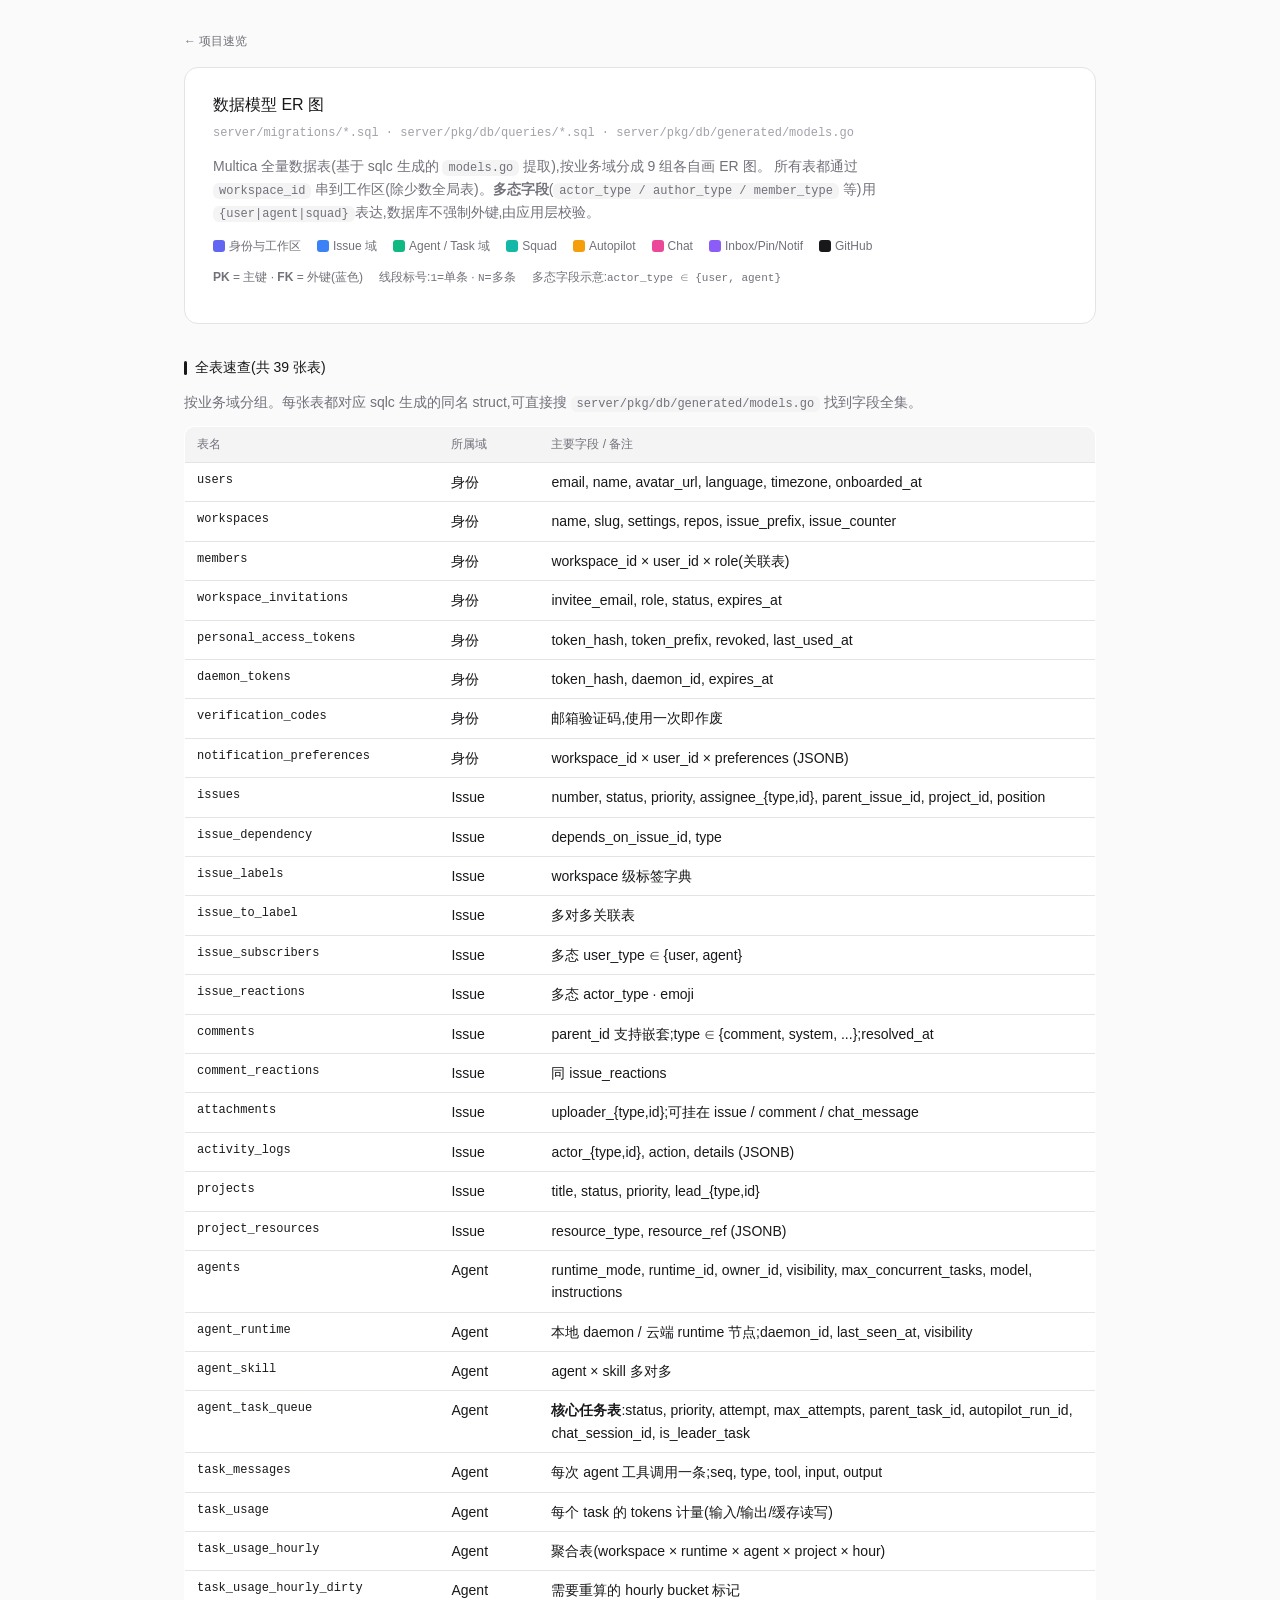
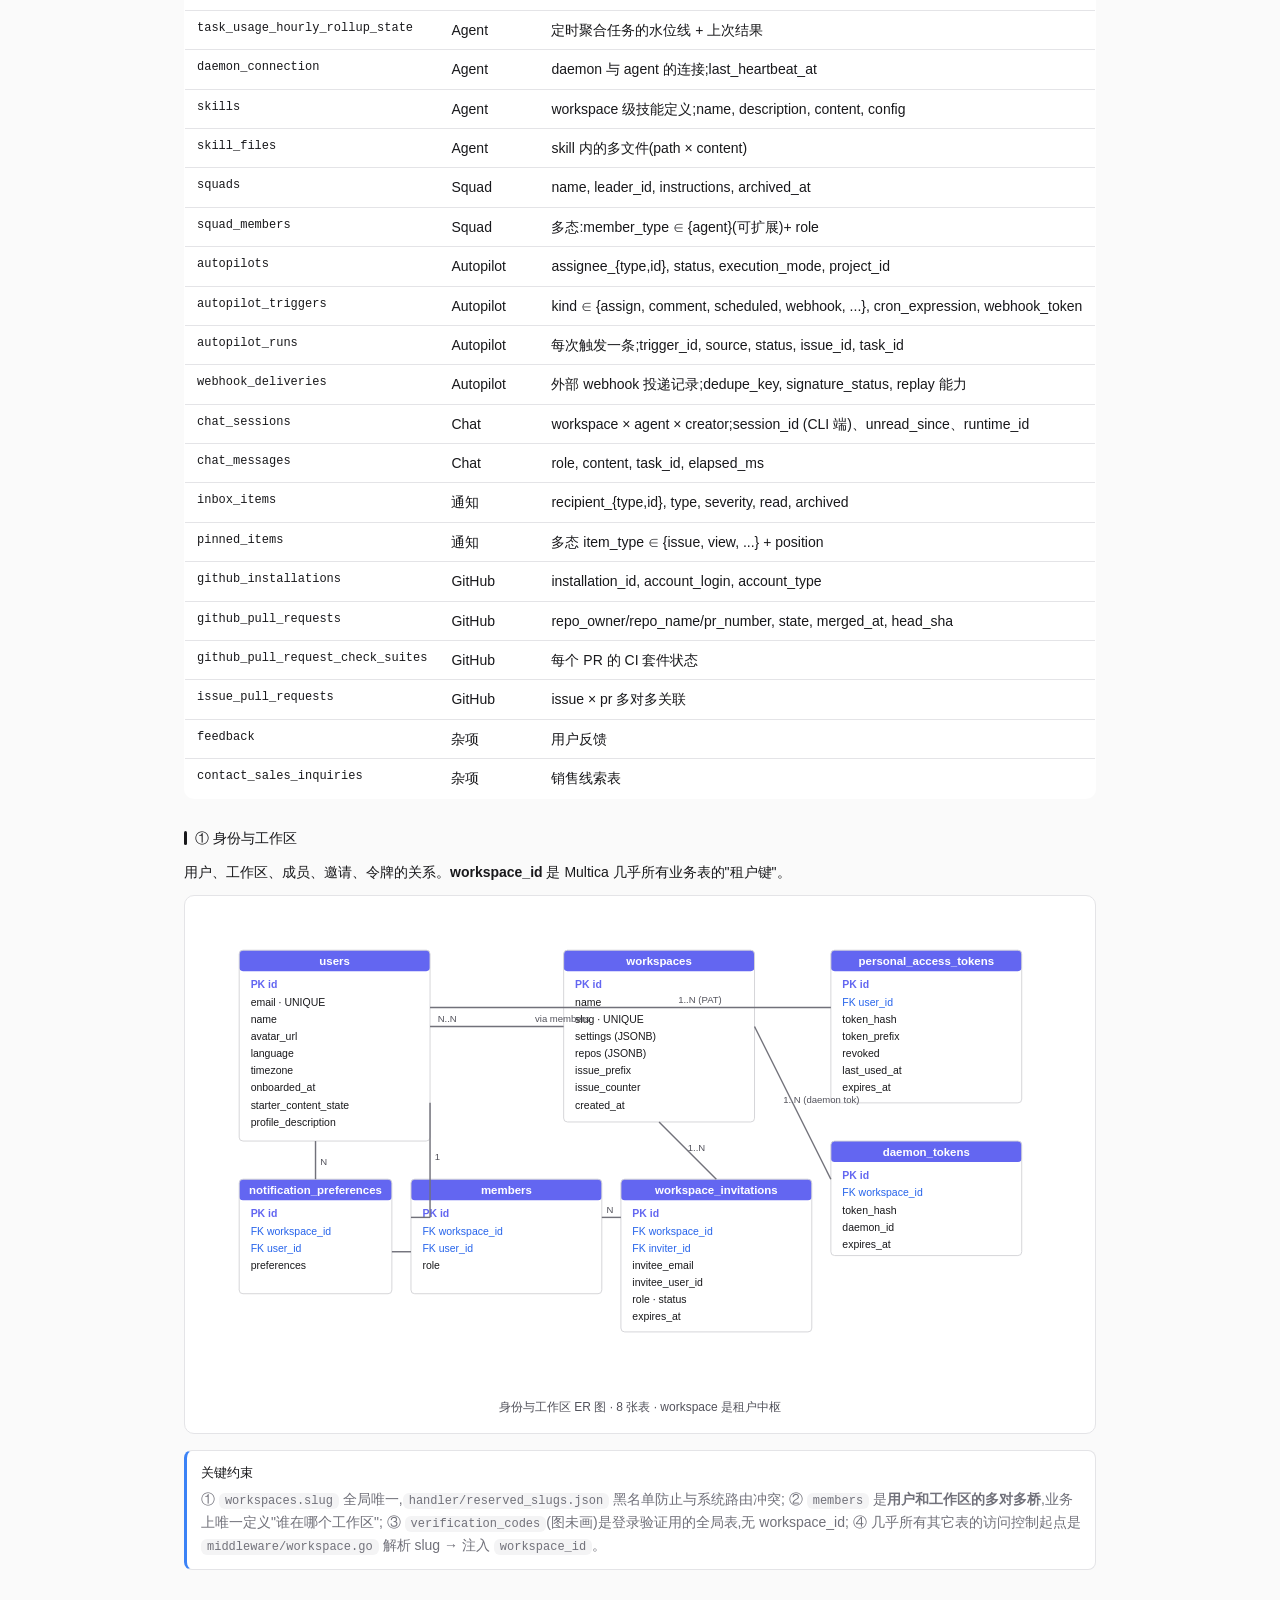
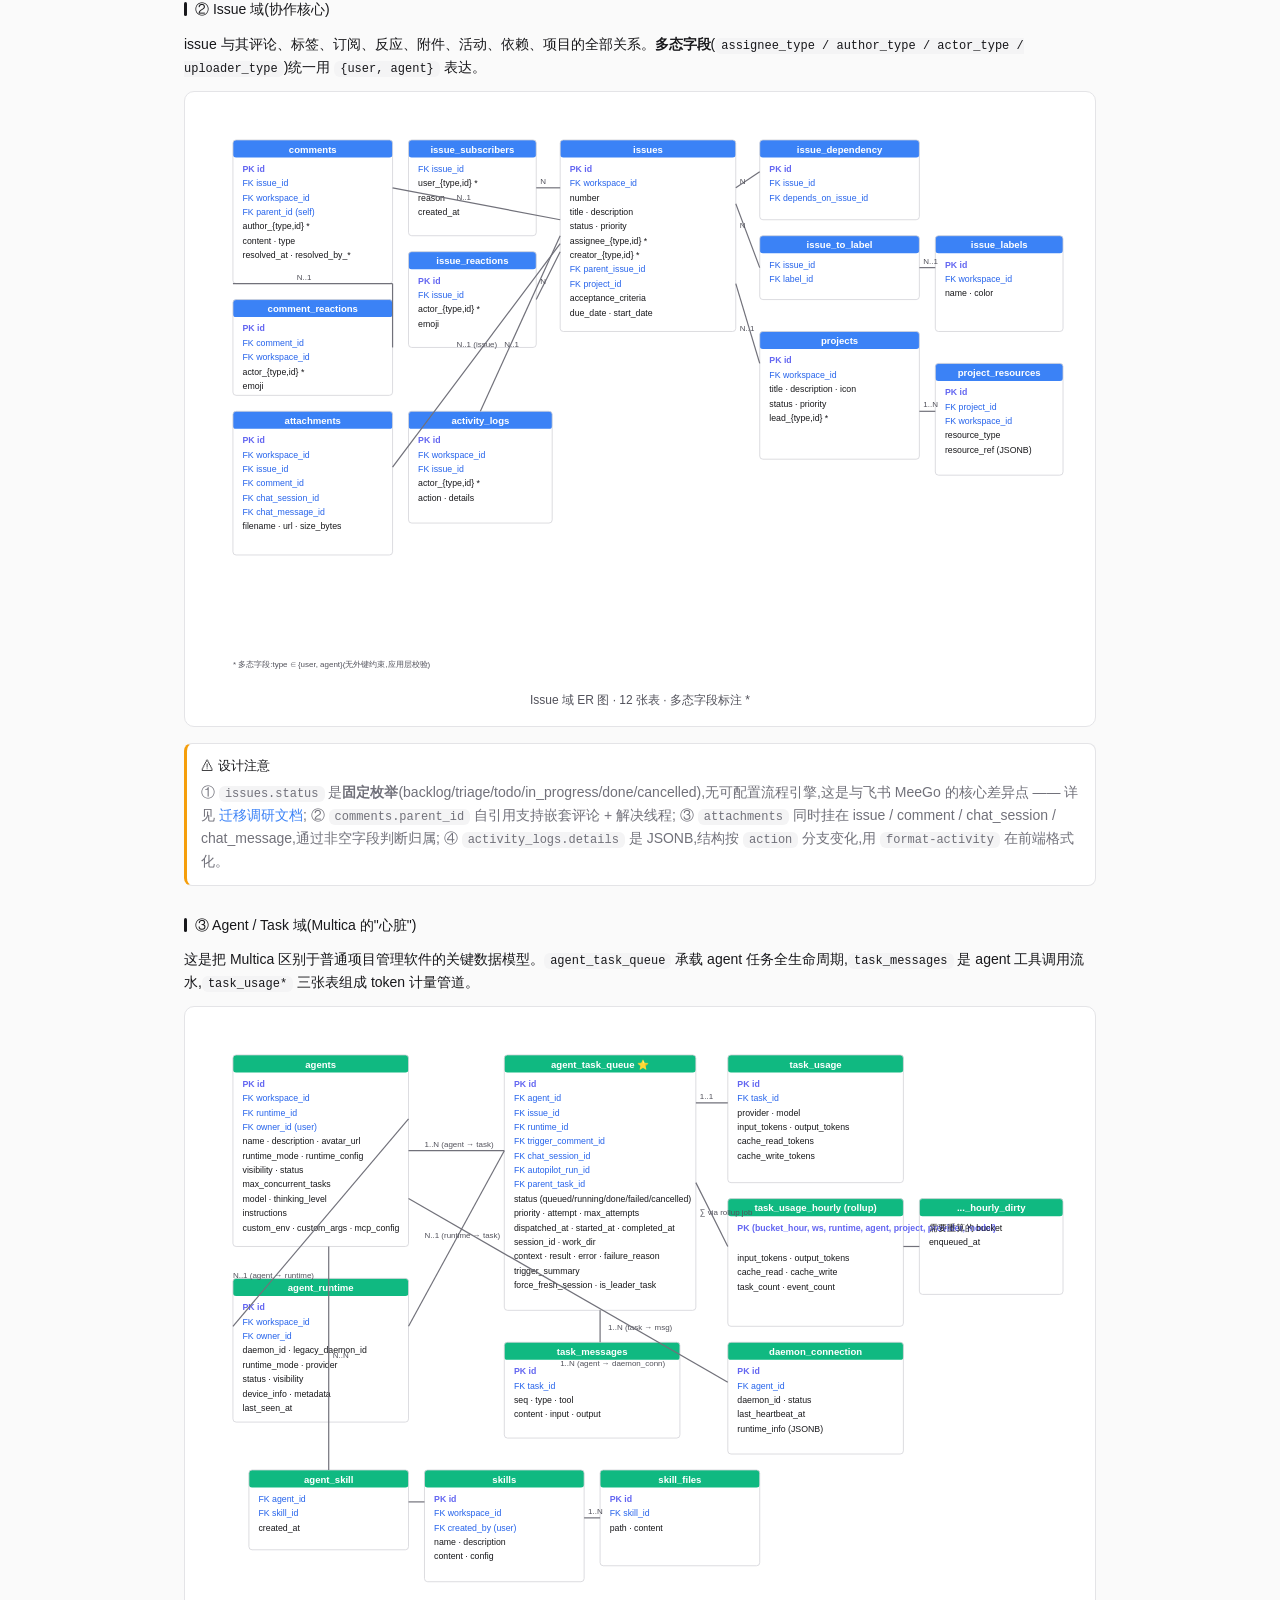
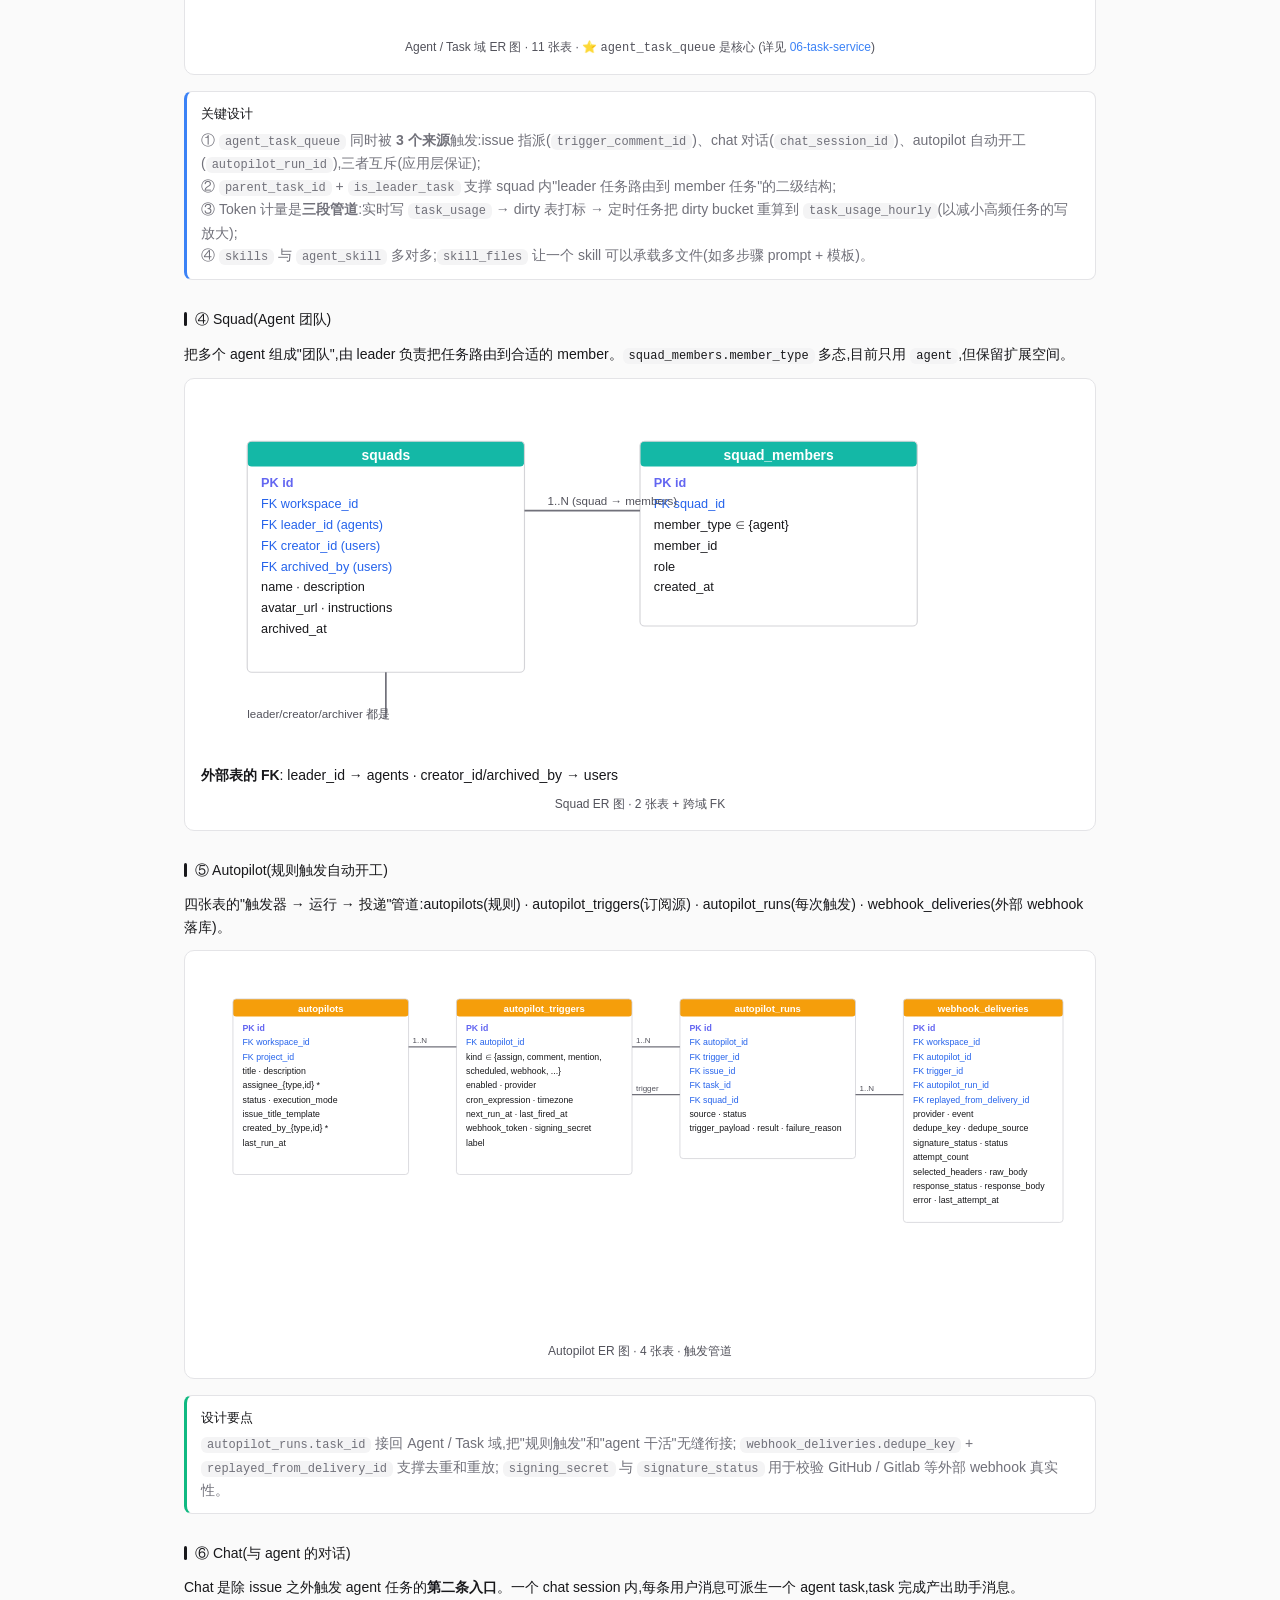
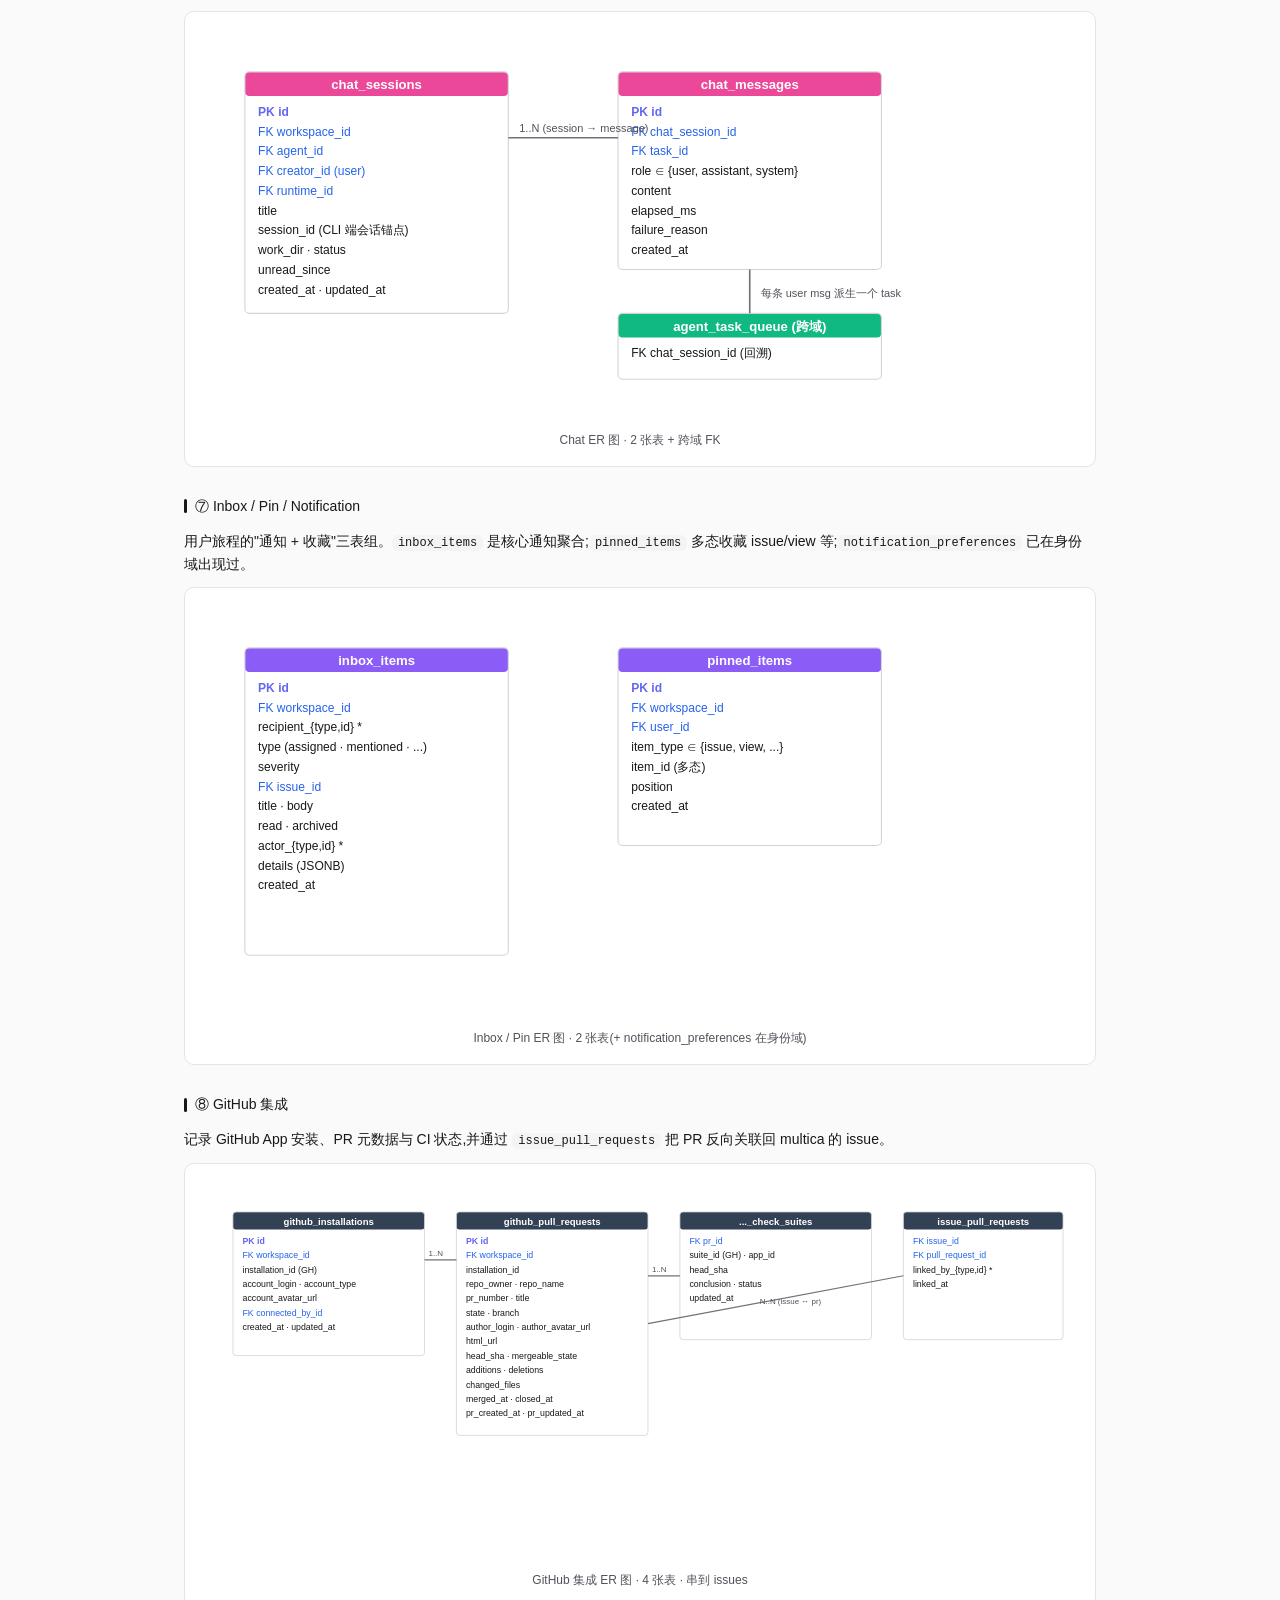
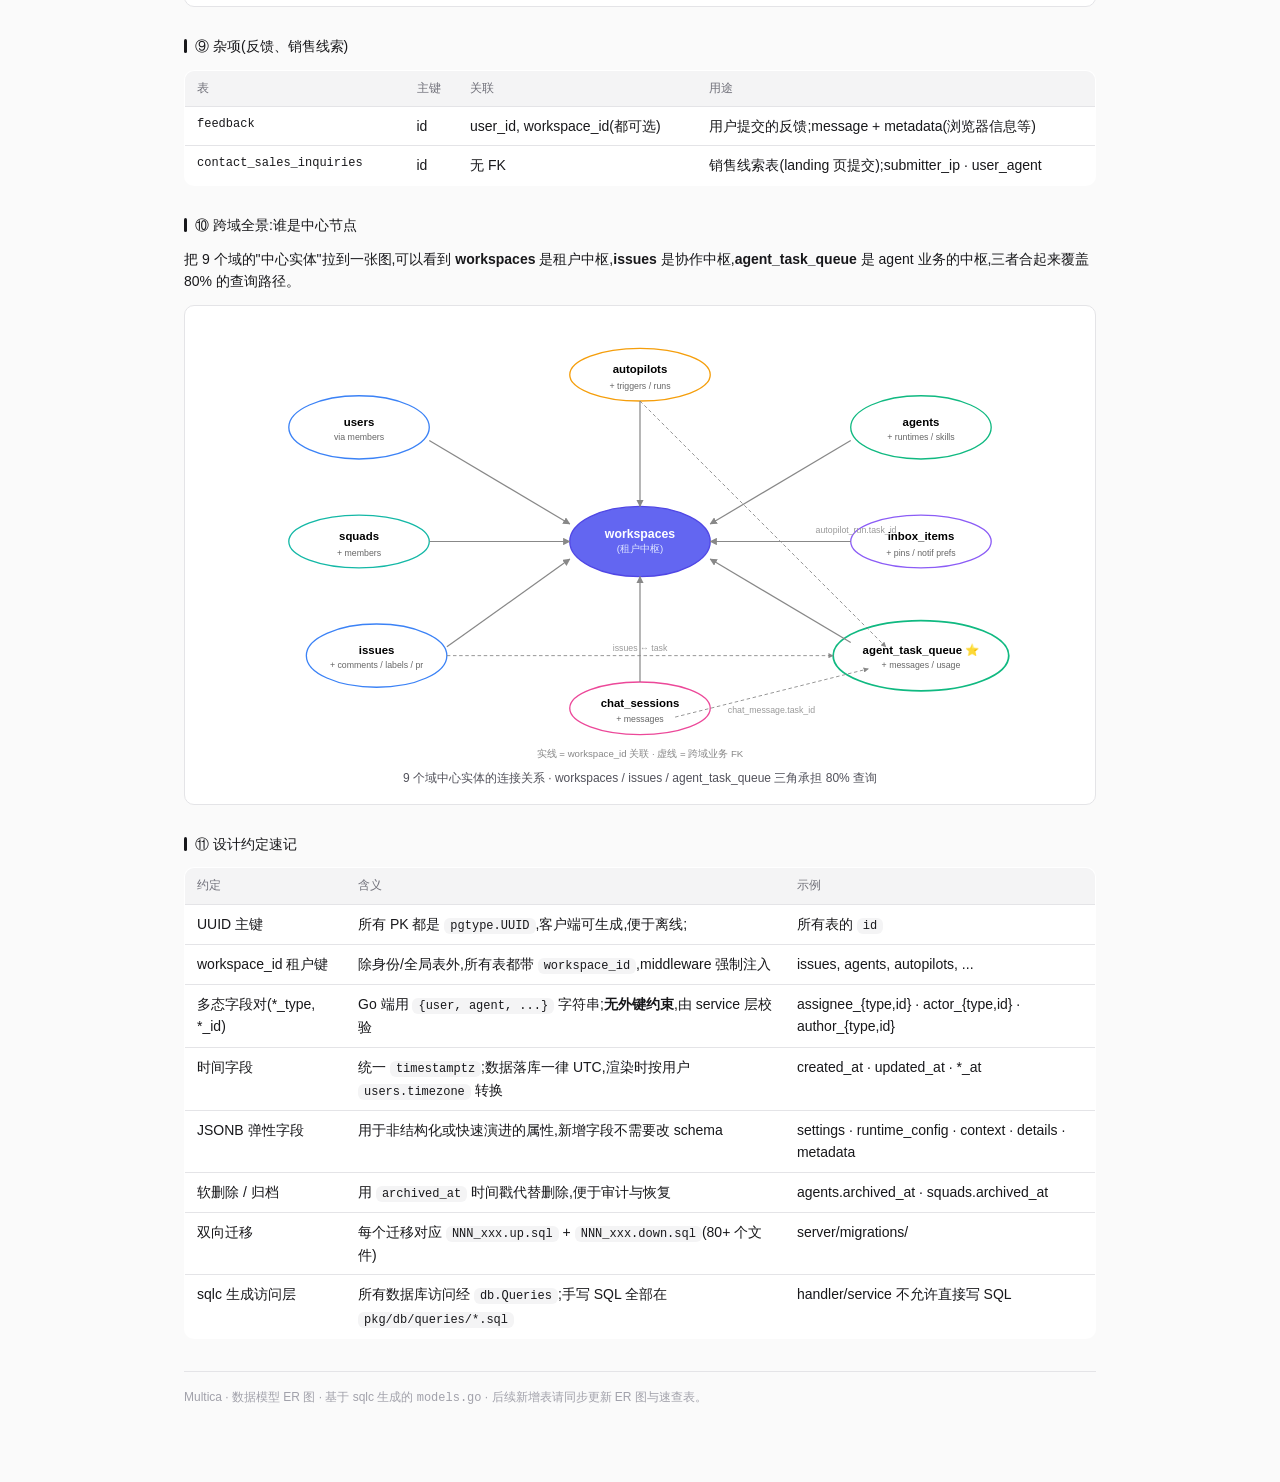
==== docs/er/index.html @ 670fb8ef "docs: 新增项目深度调研文档(overview/structure/er/deep-dive/research/backend) 覆盖 6 套 HTML 文档:  - overview.html:" ====
<!DOCTYPE html>
<html lang="zh-CN">
<head>
<meta charset="UTF-8" />
<meta name="viewport" content="width=device-width, initial-scale=1" />
<title>Multica · 数据模型 ER 图</title>
<link rel="stylesheet" href="../deep-dive/style.css" />
<style>
  .er-legend { display: flex; gap: 16px; flex-wrap: wrap; font-size: 12px; color: var(--fg-muted); margin: 0 0 12px; }
  .er-legend code { font-size: 11px; }
  .er-legend .swatch { display: inline-block; width: 12px; height: 12px; border-radius: 3px; vertical-align: middle; margin-right: 4px; }

  .figure svg { background: transparent; }
  .figure svg text { font-family: var(--font-sans); }

  /* 实体卡:只描边不填充,让 .figure 的背景色(亮色白/暗色深)透出来,
     从而绘制顺序上 rect.ent-cell 不会盖住先画的 rect.h 头部色条 */
  .figure svg rect.ent-cell { fill: transparent; stroke: #d4d4d8; stroke-width: 1; }

  /* 头部色块(分域用不同颜色),需要在 rect.h 上单独命中 */
  .figure svg rect.h { stroke: none; }
  .figure svg .grp-id    rect.h { fill: #6366f1; }
  .figure svg .grp-issue rect.h { fill: #3b82f6; }
  .figure svg .grp-agent rect.h { fill: #10b981; }
  .figure svg .grp-squad rect.h { fill: #14b8a6; }
  .figure svg .grp-auto  rect.h { fill: #f59e0b; }
  .figure svg .grp-chat  rect.h { fill: #ec4899; }
  .figure svg .grp-inbox rect.h { fill: #8b5cf6; }
  .figure svg .grp-gh    rect.h { fill: #334155; }
  .figure svg .grp-misc  rect.h { fill: #71717a; }

  /* 文本 */
  .figure svg .ent-title { font-size: 12px; font-weight: 600; fill: #ffffff; }
  .figure svg .ent-col   { font-size: 11px; fill: #18181b; }
  .figure svg .ent-pk    { font-size: 11px; font-weight: 600; fill: #6366f1; }
  .figure svg .ent-fk    { font-size: 11px; fill: #2563eb; }
  .figure svg .ent-type  { font-size: 10px; fill: #71717a; }

  /* 关系线 */
  .figure svg .rel-line { stroke: #71717a; stroke-width: 1.5; fill: none; }
  .figure svg .rel-card { font-size: 10px; fill: #52525b; }

  /* figcaption 在亮色下别太淡 */
  .figure figcaption { color: #52525b; }

  @media (prefers-color-scheme: dark) {
    .figure svg rect.ent-cell { fill: transparent; stroke: #52525b; }
    .figure svg .ent-col   { fill: #e4e4e7; }
    .figure svg .ent-pk    { fill: #a5b4fc; }
    .figure svg .ent-fk    { fill: #93c5fd; }
    .figure svg .ent-type  { fill: #a1a1aa; }
    .figure svg .rel-line  { stroke: #a1a1aa; }
    .figure svg .rel-card  { fill: #d4d4d8; }
    .figure figcaption     { color: #a1a1aa; }
    /* 内联 fill="#fff" 的椭圆/圆(跨域全景图用) */
    .figure svg ellipse[fill="#fff"]  { fill: #1f1f23 !important; }
    .figure svg text[fill="#666"]    { fill: #d4d4d8 !important; }
    .figure svg text[fill="#999"]    { fill: #a1a1aa !important; }
    .figure svg text[fill="#888"]    { fill: #a1a1aa !important; }
  }

  .ent-table { width: 100%; }
  .ent-table th { font-weight: 500; }
  .ent-table th.col-table { width: 220px; }
  .ent-table th.col-tag { width: 100px; }
  .ent-table td.col-table { font-family: var(--font-mono); font-size: 12px; }
</style>
</head>
<body>
<div class="container">
  <div class="breadcrumb"><a href="../overview.html">← 项目速览</a></div>
  <div class="title-block">
    <h1>数据模型 ER 图</h1>
    <p class="path">server/migrations/*.sql · server/pkg/db/queries/*.sql · server/pkg/db/generated/models.go</p>
    <p class="lede">
      Multica 全量数据表(基于 sqlc 生成的 <code>models.go</code> 提取),按业务域分成 9 组各自画 ER 图。
      所有表都通过 <code>workspace_id</code> 串到工作区(除少数全局表)。<strong>多态字段</strong>(<code>actor_type / author_type / member_type</code> 等)用<code>{user|agent|squad}</code>表达,数据库不强制外键,由应用层校验。
    </p>
    <div class="er-legend" style="margin-top: 12px;">
      <span><span class="swatch" style="background: #6366f1;"></span>身份与工作区</span>
      <span><span class="swatch" style="background: #3b82f6;"></span>Issue 域</span>
      <span><span class="swatch" style="background: #10b981;"></span>Agent / Task 域</span>
      <span><span class="swatch" style="background: #14b8a6;"></span>Squad</span>
      <span><span class="swatch" style="background: #f59e0b;"></span>Autopilot</span>
      <span><span class="swatch" style="background: #ec4899;"></span>Chat</span>
      <span><span class="swatch" style="background: #8b5cf6;"></span>Inbox/Pin/Notif</span>
      <span><span class="swatch" style="background: #18181b;"></span>GitHub</span>
    </div>
    <div class="er-legend">
      <span><strong>PK</strong> = 主键 · <strong>FK</strong> = 外键(蓝色)</span>
      <span>线段标号:<code>1</code>=单条 · <code>N</code>=多条</span>
      <span>多态字段示意:<code>actor_type ∈ {user, agent}</code></span>
    </div>
  </div>

  <!-- ========== 全局速查 ========== -->
  <section>
    <h2>全表速查(共 39 张表)</h2>
    <p class="muted">按业务域分组。每张表都对应 sqlc 生成的同名 struct,可直接搜 <code>server/pkg/db/generated/models.go</code> 找到字段全集。</p>
    <table class="ent-table">
      <thead><tr><th class="col-table">表名</th><th class="col-tag">所属域</th><th>主要字段 / 备注</th></tr></thead>
      <tbody>
        <tr><td class="col-table">users</td><td>身份</td><td>email, name, avatar_url, language, timezone, onboarded_at</td></tr>
        <tr><td class="col-table">workspaces</td><td>身份</td><td>name, slug, settings, repos, issue_prefix, issue_counter</td></tr>
        <tr><td class="col-table">members</td><td>身份</td><td>workspace_id × user_id × role(关联表)</td></tr>
        <tr><td class="col-table">workspace_invitations</td><td>身份</td><td>invitee_email, role, status, expires_at</td></tr>
        <tr><td class="col-table">personal_access_tokens</td><td>身份</td><td>token_hash, token_prefix, revoked, last_used_at</td></tr>
        <tr><td class="col-table">daemon_tokens</td><td>身份</td><td>token_hash, daemon_id, expires_at</td></tr>
        <tr><td class="col-table">verification_codes</td><td>身份</td><td>邮箱验证码,使用一次即作废</td></tr>
        <tr><td class="col-table">notification_preferences</td><td>身份</td><td>workspace_id × user_id × preferences (JSONB)</td></tr>

        <tr><td class="col-table">issues</td><td>Issue</td><td>number, status, priority, assignee_{type,id}, parent_issue_id, project_id, position</td></tr>
        <tr><td class="col-table">issue_dependency</td><td>Issue</td><td>depends_on_issue_id, type</td></tr>
        <tr><td class="col-table">issue_labels</td><td>Issue</td><td>workspace 级标签字典</td></tr>
        <tr><td class="col-table">issue_to_label</td><td>Issue</td><td>多对多关联表</td></tr>
        <tr><td class="col-table">issue_subscribers</td><td>Issue</td><td>多态 user_type ∈ {user, agent}</td></tr>
        <tr><td class="col-table">issue_reactions</td><td>Issue</td><td>多态 actor_type · emoji</td></tr>
        <tr><td class="col-table">comments</td><td>Issue</td><td>parent_id 支持嵌套;type ∈ {comment, system, ...};resolved_at</td></tr>
        <tr><td class="col-table">comment_reactions</td><td>Issue</td><td>同 issue_reactions</td></tr>
        <tr><td class="col-table">attachments</td><td>Issue</td><td>uploader_{type,id};可挂在 issue / comment / chat_message</td></tr>
        <tr><td class="col-table">activity_logs</td><td>Issue</td><td>actor_{type,id}, action, details (JSONB)</td></tr>
        <tr><td class="col-table">projects</td><td>Issue</td><td>title, status, priority, lead_{type,id}</td></tr>
        <tr><td class="col-table">project_resources</td><td>Issue</td><td>resource_type, resource_ref (JSONB)</td></tr>

        <tr><td class="col-table">agents</td><td>Agent</td><td>runtime_mode, runtime_id, owner_id, visibility, max_concurrent_tasks, model, instructions</td></tr>
        <tr><td class="col-table">agent_runtime</td><td>Agent</td><td>本地 daemon / 云端 runtime 节点;daemon_id, last_seen_at, visibility</td></tr>
        <tr><td class="col-table">agent_skill</td><td>Agent</td><td>agent × skill 多对多</td></tr>
        <tr><td class="col-table">agent_task_queue</td><td>Agent</td><td><strong>核心任务表</strong>:status, priority, attempt, max_attempts, parent_task_id, autopilot_run_id, chat_session_id, is_leader_task</td></tr>
        <tr><td class="col-table">task_messages</td><td>Agent</td><td>每次 agent 工具调用一条;seq, type, tool, input, output</td></tr>
        <tr><td class="col-table">task_usage</td><td>Agent</td><td>每个 task 的 tokens 计量(输入/输出/缓存读写)</td></tr>
        <tr><td class="col-table">task_usage_hourly</td><td>Agent</td><td>聚合表(workspace × runtime × agent × project × hour)</td></tr>
        <tr><td class="col-table">task_usage_hourly_dirty</td><td>Agent</td><td>需要重算的 hourly bucket 标记</td></tr>
        <tr><td class="col-table">task_usage_hourly_rollup_state</td><td>Agent</td><td>定时聚合任务的水位线 + 上次结果</td></tr>
        <tr><td class="col-table">daemon_connection</td><td>Agent</td><td>daemon 与 agent 的连接;last_heartbeat_at</td></tr>
        <tr><td class="col-table">skills</td><td>Agent</td><td>workspace 级技能定义;name, description, content, config</td></tr>
        <tr><td class="col-table">skill_files</td><td>Agent</td><td>skill 内的多文件(path × content)</td></tr>

        <tr><td class="col-table">squads</td><td>Squad</td><td>name, leader_id, instructions, archived_at</td></tr>
        <tr><td class="col-table">squad_members</td><td>Squad</td><td>多态:member_type ∈ {agent}(可扩展)+ role</td></tr>

        <tr><td class="col-table">autopilots</td><td>Autopilot</td><td>assignee_{type,id}, status, execution_mode, project_id</td></tr>
        <tr><td class="col-table">autopilot_triggers</td><td>Autopilot</td><td>kind ∈ {assign, comment, scheduled, webhook, ...}, cron_expression, webhook_token</td></tr>
        <tr><td class="col-table">autopilot_runs</td><td>Autopilot</td><td>每次触发一条;trigger_id, source, status, issue_id, task_id</td></tr>
        <tr><td class="col-table">webhook_deliveries</td><td>Autopilot</td><td>外部 webhook 投递记录;dedupe_key, signature_status, replay 能力</td></tr>

        <tr><td class="col-table">chat_sessions</td><td>Chat</td><td>workspace × agent × creator;session_id (CLI 端)、unread_since、runtime_id</td></tr>
        <tr><td class="col-table">chat_messages</td><td>Chat</td><td>role, content, task_id, elapsed_ms</td></tr>

        <tr><td class="col-table">inbox_items</td><td>通知</td><td>recipient_{type,id}, type, severity, read, archived</td></tr>
        <tr><td class="col-table">pinned_items</td><td>通知</td><td>多态 item_type ∈ {issue, view, ...} + position</td></tr>

        <tr><td class="col-table">github_installations</td><td>GitHub</td><td>installation_id, account_login, account_type</td></tr>
        <tr><td class="col-table">github_pull_requests</td><td>GitHub</td><td>repo_owner/repo_name/pr_number, state, merged_at, head_sha</td></tr>
        <tr><td class="col-table">github_pull_request_check_suites</td><td>GitHub</td><td>每个 PR 的 CI 套件状态</td></tr>
        <tr><td class="col-table">issue_pull_requests</td><td>GitHub</td><td>issue × pr 多对多关联</td></tr>

        <tr><td class="col-table">feedback</td><td>杂项</td><td>用户反馈</td></tr>
        <tr><td class="col-table">contact_sales_inquiries</td><td>杂项</td><td>销售线索表</td></tr>
      </tbody>
    </table>
  </section>

  <!-- ========== ① 身份与工作区 ========== -->
  <section id="er-identity">
    <h2>① 身份与工作区</h2>
    <p>用户、工作区、成员、邀请、令牌的关系。<strong>workspace_id</strong> 是 Multica 几乎所有业务表的"租户键"。</p>
    <div class="figure">
      <svg viewBox="0 0 920 500" xmlns="http://www.w3.org/2000/svg">
        <!-- workspaces -->
        <g class="grp-id">
          <rect class="h" x="380" y="40" width="200" height="22" rx="4" />
          <rect class="ent-cell" x="380" y="40" width="200" height="180" rx="4" />
          <text class="ent-title" x="480" y="56" text-anchor="middle">workspaces</text>
          <text class="ent-pk ent-col" x="392" y="80">PK id</text>
          <text class="ent-col" x="392" y="98">name</text>
          <text class="ent-col" x="392" y="116">slug · UNIQUE</text>
          <text class="ent-col" x="392" y="134">settings (JSONB)</text>
          <text class="ent-col" x="392" y="152">repos (JSONB)</text>
          <text class="ent-col" x="392" y="170">issue_prefix</text>
          <text class="ent-col" x="392" y="188">issue_counter</text>
          <text class="ent-col" x="392" y="206">created_at</text>
        </g>

        <!-- users -->
        <g class="grp-id">
          <rect class="h" x="40" y="40" width="200" height="22" rx="4" />
          <rect class="ent-cell" x="40" y="40" width="200" height="200" rx="4" />
          <text class="ent-title" x="140" y="56" text-anchor="middle">users</text>
          <text class="ent-pk ent-col" x="52" y="80">PK id</text>
          <text class="ent-col" x="52" y="98">email · UNIQUE</text>
          <text class="ent-col" x="52" y="116">name</text>
          <text class="ent-col" x="52" y="134">avatar_url</text>
          <text class="ent-col" x="52" y="152">language</text>
          <text class="ent-col" x="52" y="170">timezone</text>
          <text class="ent-col" x="52" y="188">onboarded_at</text>
          <text class="ent-col" x="52" y="206">starter_content_state</text>
          <text class="ent-col" x="52" y="224">profile_description</text>
        </g>

        <!-- members -->
        <g class="grp-id">
          <rect class="h" x="220" y="280" width="200" height="22" rx="4" />
          <rect class="ent-cell" x="220" y="280" width="200" height="120" rx="4" />
          <text class="ent-title" x="320" y="296" text-anchor="middle">members</text>
          <text class="ent-pk ent-col" x="232" y="320">PK id</text>
          <text class="ent-fk ent-col" x="232" y="338">FK workspace_id</text>
          <text class="ent-fk ent-col" x="232" y="356">FK user_id</text>
          <text class="ent-col" x="232" y="374">role</text>
        </g>

        <!-- invitations -->
        <g class="grp-id">
          <rect class="h" x="440" y="280" width="200" height="22" rx="4" />
          <rect class="ent-cell" x="440" y="280" width="200" height="160" rx="4" />
          <text class="ent-title" x="540" y="296" text-anchor="middle">workspace_invitations</text>
          <text class="ent-pk ent-col" x="452" y="320">PK id</text>
          <text class="ent-fk ent-col" x="452" y="338">FK workspace_id</text>
          <text class="ent-fk ent-col" x="452" y="356">FK inviter_id</text>
          <text class="ent-col" x="452" y="374">invitee_email</text>
          <text class="ent-col" x="452" y="392">invitee_user_id</text>
          <text class="ent-col" x="452" y="410">role · status</text>
          <text class="ent-col" x="452" y="428">expires_at</text>
        </g>

        <!-- personal_access_tokens -->
        <g class="grp-id">
          <rect class="h" x="660" y="40" width="200" height="22" rx="4" />
          <rect class="ent-cell" x="660" y="40" width="200" height="160" rx="4" />
          <text class="ent-title" x="760" y="56" text-anchor="middle">personal_access_tokens</text>
          <text class="ent-pk ent-col" x="672" y="80">PK id</text>
          <text class="ent-fk ent-col" x="672" y="98">FK user_id</text>
          <text class="ent-col" x="672" y="116">token_hash</text>
          <text class="ent-col" x="672" y="134">token_prefix</text>
          <text class="ent-col" x="672" y="152">revoked</text>
          <text class="ent-col" x="672" y="170">last_used_at</text>
          <text class="ent-col" x="672" y="188">expires_at</text>
        </g>

        <!-- daemon_tokens -->
        <g class="grp-id">
          <rect class="h" x="660" y="240" width="200" height="22" rx="4" />
          <rect class="ent-cell" x="660" y="240" width="200" height="120" rx="4" />
          <text class="ent-title" x="760" y="256" text-anchor="middle">daemon_tokens</text>
          <text class="ent-pk ent-col" x="672" y="280">PK id</text>
          <text class="ent-fk ent-col" x="672" y="298">FK workspace_id</text>
          <text class="ent-col" x="672" y="316">token_hash</text>
          <text class="ent-col" x="672" y="334">daemon_id</text>
          <text class="ent-col" x="672" y="352">expires_at</text>
        </g>

        <!-- notification_preferences -->
        <g class="grp-id">
          <rect class="h" x="40" y="280" width="160" height="22" rx="4" />
          <rect class="ent-cell" x="40" y="280" width="160" height="120" rx="4" />
          <text class="ent-title" x="120" y="296" text-anchor="middle">notification_preferences</text>
          <text class="ent-pk ent-col" x="52" y="320">PK id</text>
          <text class="ent-fk ent-col" x="52" y="338">FK workspace_id</text>
          <text class="ent-fk ent-col" x="52" y="356">FK user_id</text>
          <text class="ent-col" x="52" y="374">preferences</text>
        </g>

        <!-- relations -->
        <line class="rel-line" x1="240" y1="120" x2="380" y2="120" />
        <text class="rel-card" x="248" y="115">N..N</text>
        <text class="rel-card" x="350" y="115">via members</text>

        <line class="rel-line" x1="240" y1="200" x2="240" y2="320" />
        <line class="rel-line" x1="240" y1="320" x2="220" y2="320" />
        <text class="rel-card" x="245" y="260">1</text>

        <line class="rel-line" x1="420" y1="320" x2="440" y2="320" />
        <text class="rel-card" x="425" y="315">N</text>

        <line class="rel-line" x1="480" y1="220" x2="540" y2="280" />
        <text class="rel-card" x="510" y="250">1..N</text>

        <line class="rel-line" x1="240" y1="100" x2="660" y2="100" />
        <text class="rel-card" x="500" y="95">1..N (PAT)</text>

        <line class="rel-line" x1="580" y1="120" x2="660" y2="280" />
        <text class="rel-card" x="610" y="200">1..N (daemon tok)</text>

        <line class="rel-line" x1="120" y1="240" x2="120" y2="280" />
        <text class="rel-card" x="125" y="265">N</text>

        <line class="rel-line" x1="200" y1="356" x2="220" y2="356" />
      </svg>
      <figcaption>身份与工作区 ER 图 · 8 张表 · workspace 是租户中枢</figcaption>
    </div>
    <div class="callout">
      <p class="callout-title">关键约束</p>
      <p class="callout-body">
        ① <code>workspaces.slug</code> 全局唯一,<code>handler/reserved_slugs.json</code> 黑名单防止与系统路由冲突;
        ② <code>members</code> 是<strong>用户和工作区的多对多桥</strong>,业务上唯一定义"谁在哪个工作区";
        ③ <code>verification_codes</code>(图未画)是登录验证用的全局表,无 workspace_id;
        ④ 几乎所有其它表的访问控制起点是 <code>middleware/workspace.go</code> 解析 slug → 注入 <code>workspace_id</code>。
      </p>
    </div>
  </section>

  <!-- ========== ② Issue 域 ========== -->
  <section id="er-issue">
    <h2>② Issue 域(协作核心)</h2>
    <p>issue 与其评论、标签、订阅、反应、附件、活动、依赖、项目的全部关系。<strong>多态字段</strong>(<code>assignee_type / author_type / actor_type / uploader_type</code>)统一用 <code>{user, agent}</code> 表达。</p>
    <div class="figure">
      <svg viewBox="0 0 1100 720" xmlns="http://www.w3.org/2000/svg">
        <!-- issues -->
        <g class="grp-issue">
          <rect class="h" x="450" y="40" width="220" height="22" rx="4" />
          <rect class="ent-cell" x="450" y="40" width="220" height="240" rx="4" />
          <text class="ent-title" x="560" y="56" text-anchor="middle">issues</text>
          <text class="ent-pk ent-col" x="462" y="80">PK id</text>
          <text class="ent-fk ent-col" x="462" y="98">FK workspace_id</text>
          <text class="ent-col" x="462" y="116">number</text>
          <text class="ent-col" x="462" y="134">title · description</text>
          <text class="ent-col" x="462" y="152">status · priority</text>
          <text class="ent-col" x="462" y="170">assignee_{type,id} *</text>
          <text class="ent-col" x="462" y="188">creator_{type,id} *</text>
          <text class="ent-fk ent-col" x="462" y="206">FK parent_issue_id</text>
          <text class="ent-fk ent-col" x="462" y="224">FK project_id</text>
          <text class="ent-col" x="462" y="242">acceptance_criteria</text>
          <text class="ent-col" x="462" y="260">due_date · start_date</text>
        </g>

        <!-- comments -->
        <g class="grp-issue">
          <rect class="h" x="40" y="40" width="200" height="22" rx="4" />
          <rect class="ent-cell" x="40" y="40" width="200" height="180" rx="4" />
          <text class="ent-title" x="140" y="56" text-anchor="middle">comments</text>
          <text class="ent-pk ent-col" x="52" y="80">PK id</text>
          <text class="ent-fk ent-col" x="52" y="98">FK issue_id</text>
          <text class="ent-fk ent-col" x="52" y="116">FK workspace_id</text>
          <text class="ent-fk ent-col" x="52" y="134">FK parent_id (self)</text>
          <text class="ent-col" x="52" y="152">author_{type,id} *</text>
          <text class="ent-col" x="52" y="170">content · type</text>
          <text class="ent-col" x="52" y="188">resolved_at · resolved_by_*</text>
        </g>

        <!-- comment_reactions -->
        <g class="grp-issue">
          <rect class="h" x="40" y="240" width="200" height="22" rx="4" />
          <rect class="ent-cell" x="40" y="240" width="200" height="120" rx="4" />
          <text class="ent-title" x="140" y="256" text-anchor="middle">comment_reactions</text>
          <text class="ent-pk ent-col" x="52" y="280">PK id</text>
          <text class="ent-fk ent-col" x="52" y="298">FK comment_id</text>
          <text class="ent-fk ent-col" x="52" y="316">FK workspace_id</text>
          <text class="ent-col" x="52" y="334">actor_{type,id} *</text>
          <text class="ent-col" x="52" y="352">emoji</text>
        </g>

        <!-- attachments -->
        <g class="grp-issue">
          <rect class="h" x="40" y="380" width="200" height="22" rx="4" />
          <rect class="ent-cell" x="40" y="380" width="200" height="180" rx="4" />
          <text class="ent-title" x="140" y="396" text-anchor="middle">attachments</text>
          <text class="ent-pk ent-col" x="52" y="420">PK id</text>
          <text class="ent-fk ent-col" x="52" y="438">FK workspace_id</text>
          <text class="ent-fk ent-col" x="52" y="456">FK issue_id</text>
          <text class="ent-fk ent-col" x="52" y="474">FK comment_id</text>
          <text class="ent-fk ent-col" x="52" y="492">FK chat_session_id</text>
          <text class="ent-fk ent-col" x="52" y="510">FK chat_message_id</text>
          <text class="ent-col" x="52" y="528">filename · url · size_bytes</text>
        </g>

        <!-- activity_logs -->
        <g class="grp-issue">
          <rect class="h" x="260" y="380" width="180" height="22" rx="4" />
          <rect class="ent-cell" x="260" y="380" width="180" height="140" rx="4" />
          <text class="ent-title" x="350" y="396" text-anchor="middle">activity_logs</text>
          <text class="ent-pk ent-col" x="272" y="420">PK id</text>
          <text class="ent-fk ent-col" x="272" y="438">FK workspace_id</text>
          <text class="ent-fk ent-col" x="272" y="456">FK issue_id</text>
          <text class="ent-col" x="272" y="474">actor_{type,id} *</text>
          <text class="ent-col" x="272" y="492">action · details</text>
        </g>

        <!-- issue_subscribers -->
        <g class="grp-issue">
          <rect class="h" x="260" y="40" width="160" height="22" rx="4" />
          <rect class="ent-cell" x="260" y="40" width="160" height="120" rx="4" />
          <text class="ent-title" x="340" y="56" text-anchor="middle">issue_subscribers</text>
          <text class="ent-fk ent-col" x="272" y="80">FK issue_id</text>
          <text class="ent-col" x="272" y="98">user_{type,id} *</text>
          <text class="ent-col" x="272" y="116">reason</text>
          <text class="ent-col" x="272" y="134">created_at</text>
        </g>

        <!-- issue_reactions -->
        <g class="grp-issue">
          <rect class="h" x="260" y="180" width="160" height="22" rx="4" />
          <rect class="ent-cell" x="260" y="180" width="160" height="120" rx="4" />
          <text class="ent-title" x="340" y="196" text-anchor="middle">issue_reactions</text>
          <text class="ent-pk ent-col" x="272" y="220">PK id</text>
          <text class="ent-fk ent-col" x="272" y="238">FK issue_id</text>
          <text class="ent-col" x="272" y="256">actor_{type,id} *</text>
          <text class="ent-col" x="272" y="274">emoji</text>
        </g>

        <!-- issue_dependency -->
        <g class="grp-issue">
          <rect class="h" x="700" y="40" width="200" height="22" rx="4" />
          <rect class="ent-cell" x="700" y="40" width="200" height="100" rx="4" />
          <text class="ent-title" x="800" y="56" text-anchor="middle">issue_dependency</text>
          <text class="ent-pk ent-col" x="712" y="80">PK id</text>
          <text class="ent-fk ent-col" x="712" y="98">FK issue_id</text>
          <text class="ent-fk ent-col" x="712" y="116">FK depends_on_issue_id</text>
        </g>

        <!-- issue_to_label + issue_labels -->
        <g class="grp-issue">
          <rect class="h" x="700" y="160" width="200" height="22" rx="4" />
          <rect class="ent-cell" x="700" y="160" width="200" height="80" rx="4" />
          <text class="ent-title" x="800" y="176" text-anchor="middle">issue_to_label</text>
          <text class="ent-fk ent-col" x="712" y="200">FK issue_id</text>
          <text class="ent-fk ent-col" x="712" y="218">FK label_id</text>
        </g>
        <g class="grp-issue">
          <rect class="h" x="920" y="160" width="160" height="22" rx="4" />
          <rect class="ent-cell" x="920" y="160" width="160" height="120" rx="4" />
          <text class="ent-title" x="1000" y="176" text-anchor="middle">issue_labels</text>
          <text class="ent-pk ent-col" x="932" y="200">PK id</text>
          <text class="ent-fk ent-col" x="932" y="218">FK workspace_id</text>
          <text class="ent-col" x="932" y="236">name · color</text>
        </g>

        <!-- projects -->
        <g class="grp-issue">
          <rect class="h" x="700" y="280" width="200" height="22" rx="4" />
          <rect class="ent-cell" x="700" y="280" width="200" height="160" rx="4" />
          <text class="ent-title" x="800" y="296" text-anchor="middle">projects</text>
          <text class="ent-pk ent-col" x="712" y="320">PK id</text>
          <text class="ent-fk ent-col" x="712" y="338">FK workspace_id</text>
          <text class="ent-col" x="712" y="356">title · description · icon</text>
          <text class="ent-col" x="712" y="374">status · priority</text>
          <text class="ent-col" x="712" y="392">lead_{type,id} *</text>
        </g>

        <!-- project_resources -->
        <g class="grp-issue">
          <rect class="h" x="920" y="320" width="160" height="22" rx="4" />
          <rect class="ent-cell" x="920" y="320" width="160" height="140" rx="4" />
          <text class="ent-title" x="1000" y="336" text-anchor="middle">project_resources</text>
          <text class="ent-pk ent-col" x="932" y="360">PK id</text>
          <text class="ent-fk ent-col" x="932" y="378">FK project_id</text>
          <text class="ent-fk ent-col" x="932" y="396">FK workspace_id</text>
          <text class="ent-col" x="932" y="414">resource_type</text>
          <text class="ent-col" x="932" y="432">resource_ref (JSONB)</text>
        </g>

        <!-- relations -->
        <line class="rel-line" x1="240" y1="100" x2="450" y2="140" />
        <text class="rel-card" x="320" y="115">N..1</text>
        <line class="rel-line" x1="240" y1="300" x2="240" y2="220" />
        <line class="rel-line" x1="240" y1="220" x2="40" y2="220" />
        <text class="rel-card" x="120" y="215">N..1</text>
        <line class="rel-line" x1="240" y1="450" x2="450" y2="170" />
        <text class="rel-card" x="320" y="300">N..1 (issue)</text>
        <line class="rel-line" x1="350" y1="380" x2="450" y2="160" />
        <text class="rel-card" x="380" y="300">N..1</text>

        <line class="rel-line" x1="420" y1="100" x2="450" y2="100" />
        <text class="rel-card" x="425" y="95">N</text>
        <line class="rel-line" x1="420" y1="240" x2="450" y2="180" />
        <text class="rel-card" x="425" y="220">N</text>

        <line class="rel-line" x1="670" y1="100" x2="700" y2="80" />
        <text class="rel-card" x="675" y="95">N</text>
        <line class="rel-line" x1="670" y1="120" x2="700" y2="200" />
        <text class="rel-card" x="675" y="150">N</text>
        <line class="rel-line" x1="900" y1="200" x2="920" y2="200" />
        <text class="rel-card" x="905" y="195">N..1</text>

        <line class="rel-line" x1="670" y1="220" x2="700" y2="320" />
        <text class="rel-card" x="675" y="280">N..1</text>
        <line class="rel-line" x1="900" y1="380" x2="920" y2="380" />
        <text class="rel-card" x="905" y="375">1..N</text>

        <text class="rel-card" x="40" y="700">* 多态字段:type ∈ {user, agent}(无外键约束,应用层校验)</text>
      </svg>
      <figcaption>Issue 域 ER 图 · 12 张表 · 多态字段标注 *</figcaption>
    </div>
    <div class="callout warn">
      <p class="callout-title">⚠ 设计注意</p>
      <p class="callout-body">
        ① <code>issues.status</code> 是<strong>固定枚举</strong>(backlog/triage/todo/in_progress/done/cancelled),无可配置流程引擎,这是与飞书 MeeGo 的核心差异点 —— 详见 <a href="../research/meego-vs-multica.html">迁移调研文档</a>;
        ② <code>comments.parent_id</code> 自引用支持嵌套评论 + 解决线程;
        ③ <code>attachments</code> 同时挂在 issue / comment / chat_session / chat_message,通过非空字段判断归属;
        ④ <code>activity_logs.details</code> 是 JSONB,结构按 <code>action</code> 分支变化,用 <code>format-activity</code> 在前端格式化。
      </p>
    </div>
  </section>

  <!-- ========== ③ Agent / Task 域 ========== -->
  <section id="er-agent">
    <h2>③ Agent / Task 域(Multica 的"心脏")</h2>
    <p>这是把 Multica 区别于普通项目管理软件的关键数据模型。<code>agent_task_queue</code> 承载 agent 任务全生命周期,<code>task_messages</code> 是 agent 工具调用流水,<code>task_usage*</code> 三张表组成 token 计量管道。</p>
    <div class="figure">
      <svg viewBox="0 0 1100 760" xmlns="http://www.w3.org/2000/svg">
        <!-- agents -->
        <g class="grp-agent">
          <rect class="h" x="40" y="40" width="220" height="22" rx="4" />
          <rect class="ent-cell" x="40" y="40" width="220" height="240" rx="4" />
          <text class="ent-title" x="150" y="56" text-anchor="middle">agents</text>
          <text class="ent-pk ent-col" x="52" y="80">PK id</text>
          <text class="ent-fk ent-col" x="52" y="98">FK workspace_id</text>
          <text class="ent-fk ent-col" x="52" y="116">FK runtime_id</text>
          <text class="ent-fk ent-col" x="52" y="134">FK owner_id (user)</text>
          <text class="ent-col" x="52" y="152">name · description · avatar_url</text>
          <text class="ent-col" x="52" y="170">runtime_mode · runtime_config</text>
          <text class="ent-col" x="52" y="188">visibility · status</text>
          <text class="ent-col" x="52" y="206">max_concurrent_tasks</text>
          <text class="ent-col" x="52" y="224">model · thinking_level</text>
          <text class="ent-col" x="52" y="242">instructions</text>
          <text class="ent-col" x="52" y="260">custom_env · custom_args · mcp_config</text>
        </g>

        <!-- agent_runtime -->
        <g class="grp-agent">
          <rect class="h" x="40" y="320" width="220" height="22" rx="4" />
          <rect class="ent-cell" x="40" y="320" width="220" height="180" rx="4" />
          <text class="ent-title" x="150" y="336" text-anchor="middle">agent_runtime</text>
          <text class="ent-pk ent-col" x="52" y="360">PK id</text>
          <text class="ent-fk ent-col" x="52" y="378">FK workspace_id</text>
          <text class="ent-fk ent-col" x="52" y="396">FK owner_id</text>
          <text class="ent-col" x="52" y="414">daemon_id · legacy_daemon_id</text>
          <text class="ent-col" x="52" y="432">runtime_mode · provider</text>
          <text class="ent-col" x="52" y="450">status · visibility</text>
          <text class="ent-col" x="52" y="468">device_info · metadata</text>
          <text class="ent-col" x="52" y="486">last_seen_at</text>
        </g>

        <!-- agent_task_queue -->
        <g class="grp-agent">
          <rect class="h" x="380" y="40" width="240" height="22" rx="4" />
          <rect class="ent-cell" x="380" y="40" width="240" height="320" rx="4" />
          <text class="ent-title" x="500" y="56" text-anchor="middle">agent_task_queue ⭐</text>
          <text class="ent-pk ent-col" x="392" y="80">PK id</text>
          <text class="ent-fk ent-col" x="392" y="98">FK agent_id</text>
          <text class="ent-fk ent-col" x="392" y="116">FK issue_id</text>
          <text class="ent-fk ent-col" x="392" y="134">FK runtime_id</text>
          <text class="ent-fk ent-col" x="392" y="152">FK trigger_comment_id</text>
          <text class="ent-fk ent-col" x="392" y="170">FK chat_session_id</text>
          <text class="ent-fk ent-col" x="392" y="188">FK autopilot_run_id</text>
          <text class="ent-fk ent-col" x="392" y="206">FK parent_task_id</text>
          <text class="ent-col" x="392" y="224">status (queued/running/done/failed/cancelled)</text>
          <text class="ent-col" x="392" y="242">priority · attempt · max_attempts</text>
          <text class="ent-col" x="392" y="260">dispatched_at · started_at · completed_at</text>
          <text class="ent-col" x="392" y="278">session_id · work_dir</text>
          <text class="ent-col" x="392" y="296">context · result · error · failure_reason</text>
          <text class="ent-col" x="392" y="314">trigger_summary</text>
          <text class="ent-col" x="392" y="332">force_fresh_session · is_leader_task</text>
        </g>

        <!-- task_messages -->
        <g class="grp-agent">
          <rect class="h" x="380" y="400" width="220" height="22" rx="4" />
          <rect class="ent-cell" x="380" y="400" width="220" height="120" rx="4" />
          <text class="ent-title" x="490" y="416" text-anchor="middle">task_messages</text>
          <text class="ent-pk ent-col" x="392" y="440">PK id</text>
          <text class="ent-fk ent-col" x="392" y="458">FK task_id</text>
          <text class="ent-col" x="392" y="476">seq · type · tool</text>
          <text class="ent-col" x="392" y="494">content · input · output</text>
        </g>

        <!-- task_usage -->
        <g class="grp-agent">
          <rect class="h" x="660" y="40" width="220" height="22" rx="4" />
          <rect class="ent-cell" x="660" y="40" width="220" height="160" rx="4" />
          <text class="ent-title" x="770" y="56" text-anchor="middle">task_usage</text>
          <text class="ent-pk ent-col" x="672" y="80">PK id</text>
          <text class="ent-fk ent-col" x="672" y="98">FK task_id</text>
          <text class="ent-col" x="672" y="116">provider · model</text>
          <text class="ent-col" x="672" y="134">input_tokens · output_tokens</text>
          <text class="ent-col" x="672" y="152">cache_read_tokens</text>
          <text class="ent-col" x="672" y="170">cache_write_tokens</text>
        </g>

        <!-- task_usage_hourly -->
        <g class="grp-agent">
          <rect class="h" x="660" y="220" width="220" height="22" rx="4" />
          <rect class="ent-cell" x="660" y="220" width="220" height="160" rx="4" />
          <text class="ent-title" x="770" y="236" text-anchor="middle">task_usage_hourly (rollup)</text>
          <text class="ent-pk ent-col" x="672" y="260">PK (bucket_hour, ws, runtime, agent, project, provider, model)</text>
          <text class="ent-col" x="672" y="298">input_tokens · output_tokens</text>
          <text class="ent-col" x="672" y="316">cache_read · cache_write</text>
          <text class="ent-col" x="672" y="334">task_count · event_count</text>
        </g>

        <!-- task_usage_hourly_dirty -->
        <g class="grp-agent">
          <rect class="h" x="900" y="220" width="180" height="22" rx="4" />
          <rect class="ent-cell" x="900" y="220" width="180" height="120" rx="4" />
          <text class="ent-title" x="990" y="236" text-anchor="middle">..._hourly_dirty</text>
          <text class="ent-col" x="912" y="260">需要重算的 bucket</text>
          <text class="ent-col" x="912" y="278">enqueued_at</text>
        </g>

        <!-- daemon_connection -->
        <g class="grp-agent">
          <rect class="h" x="660" y="400" width="220" height="22" rx="4" />
          <rect class="ent-cell" x="660" y="400" width="220" height="140" rx="4" />
          <text class="ent-title" x="770" y="416" text-anchor="middle">daemon_connection</text>
          <text class="ent-pk ent-col" x="672" y="440">PK id</text>
          <text class="ent-fk ent-col" x="672" y="458">FK agent_id</text>
          <text class="ent-col" x="672" y="476">daemon_id · status</text>
          <text class="ent-col" x="672" y="494">last_heartbeat_at</text>
          <text class="ent-col" x="672" y="512">runtime_info (JSONB)</text>
        </g>

        <!-- skills -->
        <g class="grp-agent">
          <rect class="h" x="280" y="560" width="200" height="22" rx="4" />
          <rect class="ent-cell" x="280" y="560" width="200" height="140" rx="4" />
          <text class="ent-title" x="380" y="576" text-anchor="middle">skills</text>
          <text class="ent-pk ent-col" x="292" y="600">PK id</text>
          <text class="ent-fk ent-col" x="292" y="618">FK workspace_id</text>
          <text class="ent-fk ent-col" x="292" y="636">FK created_by (user)</text>
          <text class="ent-col" x="292" y="654">name · description</text>
          <text class="ent-col" x="292" y="672">content · config</text>
        </g>

        <!-- skill_files -->
        <g class="grp-agent">
          <rect class="h" x="500" y="560" width="200" height="22" rx="4" />
          <rect class="ent-cell" x="500" y="560" width="200" height="120" rx="4" />
          <text class="ent-title" x="600" y="576" text-anchor="middle">skill_files</text>
          <text class="ent-pk ent-col" x="512" y="600">PK id</text>
          <text class="ent-fk ent-col" x="512" y="618">FK skill_id</text>
          <text class="ent-col" x="512" y="636">path · content</text>
        </g>

        <!-- agent_skill -->
        <g class="grp-agent">
          <rect class="h" x="60" y="560" width="200" height="22" rx="4" />
          <rect class="ent-cell" x="60" y="560" width="200" height="100" rx="4" />
          <text class="ent-title" x="160" y="576" text-anchor="middle">agent_skill</text>
          <text class="ent-fk ent-col" x="72" y="600">FK agent_id</text>
          <text class="ent-fk ent-col" x="72" y="618">FK skill_id</text>
          <text class="ent-col" x="72" y="636">created_at</text>
        </g>

        <!-- relations -->
        <line class="rel-line" x1="260" y1="160" x2="380" y2="160" />
        <text class="rel-card" x="280" y="155">1..N (agent → task)</text>
        <line class="rel-line" x1="260" y1="380" x2="380" y2="160" />
        <text class="rel-card" x="280" y="270">N..1 (runtime → task)</text>
        <line class="rel-line" x1="260" y1="120" x2="40" y2="380" />
        <text class="rel-card" x="40" y="320">N..1 (agent → runtime)</text>

        <line class="rel-line" x1="500" y1="360" x2="500" y2="400" />
        <text class="rel-card" x="510" y="385">1..N (task → msg)</text>

        <line class="rel-line" x1="620" y1="100" x2="660" y2="100" />
        <text class="rel-card" x="625" y="95">1..1</text>
        <line class="rel-line" x1="620" y1="200" x2="660" y2="280" />
        <text class="rel-card" x="625" y="240">∑ via rollup job</text>
        <line class="rel-line" x1="880" y1="280" x2="900" y2="280" />

        <line class="rel-line" x1="160" y1="280" x2="160" y2="560" />
        <text class="rel-card" x="165" y="420">N..N</text>
        <line class="rel-line" x1="260" y1="600" x2="280" y2="600" />
        <line class="rel-line" x1="480" y1="620" x2="500" y2="620" />
        <text class="rel-card" x="485" y="615">1..N</text>

        <line class="rel-line" x1="260" y1="220" x2="660" y2="450" />
        <text class="rel-card" x="450" y="430">1..N (agent → daemon_conn)</text>
      </svg>
      <figcaption>Agent / Task 域 ER 图 · 11 张表 · ⭐ <code>agent_task_queue</code> 是核心 (详见 <a href="../deep-dive/06-task-service.html">06-task-service</a>)</figcaption>
    </div>
    <div class="callout">
      <p class="callout-title">关键设计</p>
      <p class="callout-body">
        ① <code>agent_task_queue</code> 同时被 <strong>3 个来源</strong>触发:issue 指派(<code>trigger_comment_id</code>)、chat 对话(<code>chat_session_id</code>)、autopilot 自动开工(<code>autopilot_run_id</code>),三者互斥(应用层保证);<br />
        ② <code>parent_task_id</code> + <code>is_leader_task</code> 支撑 squad 内"leader 任务路由到 member 任务"的二级结构;<br />
        ③ Token 计量是<strong>三段管道</strong>:实时写 <code>task_usage</code> → dirty 表打标 → 定时任务把 dirty bucket 重算到 <code>task_usage_hourly</code>(以减小高频任务的写放大);<br />
        ④ <code>skills</code> 与 <code>agent_skill</code> 多对多;<code>skill_files</code> 让一个 skill 可以承载多文件(如多步骤 prompt + 模板)。
      </p>
    </div>
  </section>

  <!-- ========== ④ Squad ========== -->
  <section id="er-squad">
    <h2>④ Squad(Agent 团队)</h2>
    <p>把多个 agent 组成"团队",由 leader 负责把任务路由到合适的 member。<code>squad_members.member_type</code> 多态,目前只用 <code>agent</code>,但保留扩展空间。</p>
    <div class="figure">
      <svg viewBox="0 0 760 320" xmlns="http://www.w3.org/2000/svg">
        <g class="grp-squad">
          <rect class="h" x="40" y="40" width="240" height="22" rx="4" />
          <rect class="ent-cell" x="40" y="40" width="240" height="200" rx="4" />
          <text class="ent-title" x="160" y="56" text-anchor="middle">squads</text>
          <text class="ent-pk ent-col" x="52" y="80">PK id</text>
          <text class="ent-fk ent-col" x="52" y="98">FK workspace_id</text>
          <text class="ent-fk ent-col" x="52" y="116">FK leader_id (agents)</text>
          <text class="ent-fk ent-col" x="52" y="134">FK creator_id (users)</text>
          <text class="ent-fk ent-col" x="52" y="152">FK archived_by (users)</text>
          <text class="ent-col" x="52" y="170">name · description</text>
          <text class="ent-col" x="52" y="188">avatar_url · instructions</text>
          <text class="ent-col" x="52" y="206">archived_at</text>
        </g>
        <g class="grp-squad">
          <rect class="h" x="380" y="40" width="240" height="22" rx="4" />
          <rect class="ent-cell" x="380" y="40" width="240" height="160" rx="4" />
          <text class="ent-title" x="500" y="56" text-anchor="middle">squad_members</text>
          <text class="ent-pk ent-col" x="392" y="80">PK id</text>
          <text class="ent-fk ent-col" x="392" y="98">FK squad_id</text>
          <text class="ent-col" x="392" y="116">member_type ∈ {agent}</text>
          <text class="ent-col" x="392" y="134">member_id</text>
          <text class="ent-col" x="392" y="152">role</text>
          <text class="ent-col" x="392" y="170">created_at</text>
        </g>
        <line class="rel-line" x1="280" y1="100" x2="380" y2="100" />
        <text class="rel-card" x="300" y="95">1..N (squad → members)</text>
        <line class="rel-line" x1="160" y1="240" x2="160" y2="280" />
        <text class="rel-card" x="40" y="280">leader/creator/archiver 都是<strong>外部表的 FK</strong>:</text>
        <text class="rel-card" x="40" y="295">  leader_id → agents · creator_id/archived_by → users</text>
      </svg>
      <figcaption>Squad ER 图 · 2 张表 + 跨域 FK</figcaption>
    </div>
  </section>

  <!-- ========== ⑤ Autopilot ========== -->
  <section id="er-autopilot">
    <h2>⑤ Autopilot(规则触发自动开工)</h2>
    <p>四张表的"触发器 → 运行 → 投递"管道:autopilots(规则) · autopilot_triggers(订阅源) · autopilot_runs(每次触发) · webhook_deliveries(外部 webhook 落库)。</p>
    <div class="figure">
      <svg viewBox="0 0 1100 460" xmlns="http://www.w3.org/2000/svg">
        <g class="grp-auto">
          <rect class="h" x="40" y="40" width="220" height="22" rx="4" />
          <rect class="ent-cell" x="40" y="40" width="220" height="220" rx="4" />
          <text class="ent-title" x="150" y="56" text-anchor="middle">autopilots</text>
          <text class="ent-pk ent-col" x="52" y="80">PK id</text>
          <text class="ent-fk ent-col" x="52" y="98">FK workspace_id</text>
          <text class="ent-fk ent-col" x="52" y="116">FK project_id</text>
          <text class="ent-col" x="52" y="134">title · description</text>
          <text class="ent-col" x="52" y="152">assignee_{type,id} *</text>
          <text class="ent-col" x="52" y="170">status · execution_mode</text>
          <text class="ent-col" x="52" y="188">issue_title_template</text>
          <text class="ent-col" x="52" y="206">created_by_{type,id} *</text>
          <text class="ent-col" x="52" y="224">last_run_at</text>
        </g>
        <g class="grp-auto">
          <rect class="h" x="320" y="40" width="220" height="22" rx="4" />
          <rect class="ent-cell" x="320" y="40" width="220" height="220" rx="4" />
          <text class="ent-title" x="430" y="56" text-anchor="middle">autopilot_triggers</text>
          <text class="ent-pk ent-col" x="332" y="80">PK id</text>
          <text class="ent-fk ent-col" x="332" y="98">FK autopilot_id</text>
          <text class="ent-col" x="332" y="116">kind ∈ {assign, comment, mention,</text>
          <text class="ent-col" x="332" y="134">  scheduled, webhook, ...}</text>
          <text class="ent-col" x="332" y="152">enabled · provider</text>
          <text class="ent-col" x="332" y="170">cron_expression · timezone</text>
          <text class="ent-col" x="332" y="188">next_run_at · last_fired_at</text>
          <text class="ent-col" x="332" y="206">webhook_token · signing_secret</text>
          <text class="ent-col" x="332" y="224">label</text>
        </g>
        <g class="grp-auto">
          <rect class="h" x="600" y="40" width="220" height="22" rx="4" />
          <rect class="ent-cell" x="600" y="40" width="220" height="200" rx="4" />
          <text class="ent-title" x="710" y="56" text-anchor="middle">autopilot_runs</text>
          <text class="ent-pk ent-col" x="612" y="80">PK id</text>
          <text class="ent-fk ent-col" x="612" y="98">FK autopilot_id</text>
          <text class="ent-fk ent-col" x="612" y="116">FK trigger_id</text>
          <text class="ent-fk ent-col" x="612" y="134">FK issue_id</text>
          <text class="ent-fk ent-col" x="612" y="152">FK task_id</text>
          <text class="ent-fk ent-col" x="612" y="170">FK squad_id</text>
          <text class="ent-col" x="612" y="188">source · status</text>
          <text class="ent-col" x="612" y="206">trigger_payload · result · failure_reason</text>
        </g>
        <g class="grp-auto">
          <rect class="h" x="880" y="40" width="200" height="22" rx="4" />
          <rect class="ent-cell" x="880" y="40" width="200" height="280" rx="4" />
          <text class="ent-title" x="980" y="56" text-anchor="middle">webhook_deliveries</text>
          <text class="ent-pk ent-col" x="892" y="80">PK id</text>
          <text class="ent-fk ent-col" x="892" y="98">FK workspace_id</text>
          <text class="ent-fk ent-col" x="892" y="116">FK autopilot_id</text>
          <text class="ent-fk ent-col" x="892" y="134">FK trigger_id</text>
          <text class="ent-fk ent-col" x="892" y="152">FK autopilot_run_id</text>
          <text class="ent-fk ent-col" x="892" y="170">FK replayed_from_delivery_id</text>
          <text class="ent-col" x="892" y="188">provider · event</text>
          <text class="ent-col" x="892" y="206">dedupe_key · dedupe_source</text>
          <text class="ent-col" x="892" y="224">signature_status · status</text>
          <text class="ent-col" x="892" y="242">attempt_count</text>
          <text class="ent-col" x="892" y="260">selected_headers · raw_body</text>
          <text class="ent-col" x="892" y="278">response_status · response_body</text>
          <text class="ent-col" x="892" y="296">error · last_attempt_at</text>
        </g>

        <line class="rel-line" x1="260" y1="100" x2="320" y2="100" />
        <text class="rel-card" x="265" y="95">1..N</text>
        <line class="rel-line" x1="540" y1="100" x2="600" y2="100" />
        <text class="rel-card" x="545" y="95">1..N</text>
        <line class="rel-line" x1="820" y1="160" x2="880" y2="160" />
        <text class="rel-card" x="825" y="155">1..N</text>
        <line class="rel-line" x1="540" y1="160" x2="600" y2="160" />
        <text class="rel-card" x="545" y="155">trigger</text>
      </svg>
      <figcaption>Autopilot ER 图 · 4 张表 · 触发管道</figcaption>
    </div>
    <div class="callout ok">
      <p class="callout-title">设计要点</p>
      <p class="callout-body">
        <code>autopilot_runs.task_id</code> 接回 Agent / Task 域,把"规则触发"和"agent 干活"无缝衔接;
        <code>webhook_deliveries.dedupe_key</code> + <code>replayed_from_delivery_id</code> 支撑去重和重放;
        <code>signing_secret</code> 与 <code>signature_status</code> 用于校验 GitHub / Gitlab 等外部 webhook 真实性。
      </p>
    </div>
  </section>

  <!-- ========== ⑥ Chat ========== -->
  <section id="er-chat">
    <h2>⑥ Chat(与 agent 的对话)</h2>
    <p>Chat 是除 issue 之外触发 agent 任务的<strong>第二条入口</strong>。一个 chat session 内,每条用户消息可派生一个 agent task,task 完成产出助手消息。</p>
    <div class="figure">
      <svg viewBox="0 0 800 360" xmlns="http://www.w3.org/2000/svg">
        <g class="grp-chat">
          <rect class="h" x="40" y="40" width="240" height="22" rx="4" />
          <rect class="ent-cell" x="40" y="40" width="240" height="220" rx="4" />
          <text class="ent-title" x="160" y="56" text-anchor="middle">chat_sessions</text>
          <text class="ent-pk ent-col" x="52" y="80">PK id</text>
          <text class="ent-fk ent-col" x="52" y="98">FK workspace_id</text>
          <text class="ent-fk ent-col" x="52" y="116">FK agent_id</text>
          <text class="ent-fk ent-col" x="52" y="134">FK creator_id (user)</text>
          <text class="ent-fk ent-col" x="52" y="152">FK runtime_id</text>
          <text class="ent-col" x="52" y="170">title</text>
          <text class="ent-col" x="52" y="188">session_id (CLI 端会话锚点)</text>
          <text class="ent-col" x="52" y="206">work_dir · status</text>
          <text class="ent-col" x="52" y="224">unread_since</text>
          <text class="ent-col" x="52" y="242">created_at · updated_at</text>
        </g>
        <g class="grp-chat">
          <rect class="h" x="380" y="40" width="240" height="22" rx="4" />
          <rect class="ent-cell" x="380" y="40" width="240" height="180" rx="4" />
          <text class="ent-title" x="500" y="56" text-anchor="middle">chat_messages</text>
          <text class="ent-pk ent-col" x="392" y="80">PK id</text>
          <text class="ent-fk ent-col" x="392" y="98">FK chat_session_id</text>
          <text class="ent-fk ent-col" x="392" y="116">FK task_id</text>
          <text class="ent-col" x="392" y="134">role ∈ {user, assistant, system}</text>
          <text class="ent-col" x="392" y="152">content</text>
          <text class="ent-col" x="392" y="170">elapsed_ms</text>
          <text class="ent-col" x="392" y="188">failure_reason</text>
          <text class="ent-col" x="392" y="206">created_at</text>
        </g>
        <line class="rel-line" x1="280" y1="100" x2="380" y2="100" />
        <text class="rel-card" x="290" y="95">1..N (session → message)</text>

        <g class="grp-agent">
          <rect class="h" x="380" y="260" width="240" height="22" rx="4" />
          <rect class="ent-cell" x="380" y="260" width="240" height="60" rx="4" />
          <text class="ent-title" x="500" y="276" text-anchor="middle">agent_task_queue (跨域)</text>
          <text class="ent-col" x="392" y="300">FK chat_session_id (回溯)</text>
        </g>
        <line class="rel-line" x1="500" y1="220" x2="500" y2="260" />
        <text class="rel-card" x="510" y="245">每条 user msg 派生一个 task</text>
      </svg>
      <figcaption>Chat ER 图 · 2 张表 + 跨域 FK</figcaption>
    </div>
  </section>

  <!-- ========== ⑦ Inbox / Pin / Notification ========== -->
  <section id="er-inbox">
    <h2>⑦ Inbox / Pin / Notification</h2>
    <p>用户旅程的"通知 + 收藏"三表组。<code>inbox_items</code> 是核心通知聚合;<code>pinned_items</code> 多态收藏 issue/view 等;<code>notification_preferences</code> 已在身份域出现过。</p>
    <div class="figure">
      <svg viewBox="0 0 800 380" xmlns="http://www.w3.org/2000/svg">
        <g class="grp-inbox">
          <rect class="h" x="40" y="40" width="240" height="22" rx="4" />
          <rect class="ent-cell" x="40" y="40" width="240" height="280" rx="4" />
          <text class="ent-title" x="160" y="56" text-anchor="middle">inbox_items</text>
          <text class="ent-pk ent-col" x="52" y="80">PK id</text>
          <text class="ent-fk ent-col" x="52" y="98">FK workspace_id</text>
          <text class="ent-col" x="52" y="116">recipient_{type,id} *</text>
          <text class="ent-col" x="52" y="134">type (assigned · mentioned · ...)</text>
          <text class="ent-col" x="52" y="152">severity</text>
          <text class="ent-fk ent-col" x="52" y="170">FK issue_id</text>
          <text class="ent-col" x="52" y="188">title · body</text>
          <text class="ent-col" x="52" y="206">read · archived</text>
          <text class="ent-col" x="52" y="224">actor_{type,id} *</text>
          <text class="ent-col" x="52" y="242">details (JSONB)</text>
          <text class="ent-col" x="52" y="260">created_at</text>
        </g>
        <g class="grp-inbox">
          <rect class="h" x="380" y="40" width="240" height="22" rx="4" />
          <rect class="ent-cell" x="380" y="40" width="240" height="180" rx="4" />
          <text class="ent-title" x="500" y="56" text-anchor="middle">pinned_items</text>
          <text class="ent-pk ent-col" x="392" y="80">PK id</text>
          <text class="ent-fk ent-col" x="392" y="98">FK workspace_id</text>
          <text class="ent-fk ent-col" x="392" y="116">FK user_id</text>
          <text class="ent-col" x="392" y="134">item_type ∈ {issue, view, ...}</text>
          <text class="ent-col" x="392" y="152">item_id (多态)</text>
          <text class="ent-col" x="392" y="170">position</text>
          <text class="ent-col" x="392" y="188">created_at</text>
        </g>
      </svg>
      <figcaption>Inbox / Pin ER 图 · 2 张表(+ notification_preferences 在身份域)</figcaption>
    </div>
  </section>

  <!-- ========== ⑧ GitHub ========== -->
  <section id="er-github">
    <h2>⑧ GitHub 集成</h2>
    <p>记录 GitHub App 安装、PR 元数据与 CI 状态,并通过 <code>issue_pull_requests</code> 把 PR 反向关联回 multica 的 issue。</p>
    <div class="figure">
      <svg viewBox="0 0 1100 480" xmlns="http://www.w3.org/2000/svg">
        <g class="grp-gh">
          <rect class="h" x="40" y="40" width="240" height="22" rx="4" />
          <rect class="ent-cell" x="40" y="40" width="240" height="180" rx="4" />
          <text class="ent-title" x="160" y="56" text-anchor="middle">github_installations</text>
          <text class="ent-pk ent-col" x="52" y="80">PK id</text>
          <text class="ent-fk ent-col" x="52" y="98">FK workspace_id</text>
          <text class="ent-col" x="52" y="116">installation_id (GH)</text>
          <text class="ent-col" x="52" y="134">account_login · account_type</text>
          <text class="ent-col" x="52" y="152">account_avatar_url</text>
          <text class="ent-fk ent-col" x="52" y="170">FK connected_by_id</text>
          <text class="ent-col" x="52" y="188">created_at · updated_at</text>
        </g>
        <g class="grp-gh">
          <rect class="h" x="320" y="40" width="240" height="22" rx="4" />
          <rect class="ent-cell" x="320" y="40" width="240" height="280" rx="4" />
          <text class="ent-title" x="440" y="56" text-anchor="middle">github_pull_requests</text>
          <text class="ent-pk ent-col" x="332" y="80">PK id</text>
          <text class="ent-fk ent-col" x="332" y="98">FK workspace_id</text>
          <text class="ent-col" x="332" y="116">installation_id</text>
          <text class="ent-col" x="332" y="134">repo_owner · repo_name</text>
          <text class="ent-col" x="332" y="152">pr_number · title</text>
          <text class="ent-col" x="332" y="170">state · branch</text>
          <text class="ent-col" x="332" y="188">author_login · author_avatar_url</text>
          <text class="ent-col" x="332" y="206">html_url</text>
          <text class="ent-col" x="332" y="224">head_sha · mergeable_state</text>
          <text class="ent-col" x="332" y="242">additions · deletions</text>
          <text class="ent-col" x="332" y="260">changed_files</text>
          <text class="ent-col" x="332" y="278">merged_at · closed_at</text>
          <text class="ent-col" x="332" y="296">pr_created_at · pr_updated_at</text>
        </g>
        <g class="grp-gh">
          <rect class="h" x="600" y="40" width="240" height="22" rx="4" />
          <rect class="ent-cell" x="600" y="40" width="240" height="160" rx="4" />
          <text class="ent-title" x="720" y="56" text-anchor="middle">..._check_suites</text>
          <text class="ent-fk ent-col" x="612" y="80">FK pr_id</text>
          <text class="ent-col" x="612" y="98">suite_id (GH) · app_id</text>
          <text class="ent-col" x="612" y="116">head_sha</text>
          <text class="ent-col" x="612" y="134">conclusion · status</text>
          <text class="ent-col" x="612" y="152">updated_at</text>
        </g>
        <g class="grp-gh">
          <rect class="h" x="880" y="40" width="200" height="22" rx="4" />
          <rect class="ent-cell" x="880" y="40" width="200" height="160" rx="4" />
          <text class="ent-title" x="980" y="56" text-anchor="middle">issue_pull_requests</text>
          <text class="ent-fk ent-col" x="892" y="80">FK issue_id</text>
          <text class="ent-fk ent-col" x="892" y="98">FK pull_request_id</text>
          <text class="ent-col" x="892" y="116">linked_by_{type,id} *</text>
          <text class="ent-col" x="892" y="134">linked_at</text>
        </g>

        <line class="rel-line" x1="280" y1="100" x2="320" y2="100" />
        <text class="rel-card" x="285" y="95">1..N</text>
        <line class="rel-line" x1="560" y1="120" x2="600" y2="120" />
        <text class="rel-card" x="565" y="115">1..N</text>
        <line class="rel-line" x1="560" y1="180" x2="880" y2="120" />
        <text class="rel-card" x="700" y="155">N..N (issue ↔ pr)</text>
      </svg>
      <figcaption>GitHub 集成 ER 图 · 4 张表 · 串到 issues</figcaption>
    </div>
  </section>

  <!-- ========== ⑨ 杂项 ========== -->
  <section id="er-misc">
    <h2>⑨ 杂项(反馈、销售线索)</h2>
    <table class="ent-table">
      <thead><tr><th class="col-table">表</th><th>主键</th><th>关联</th><th>用途</th></tr></thead>
      <tbody>
        <tr><td class="col-table">feedback</td><td>id</td><td>user_id, workspace_id(都可选)</td><td>用户提交的反馈;message + metadata(浏览器信息等)</td></tr>
        <tr><td class="col-table">contact_sales_inquiries</td><td>id</td><td>无 FK</td><td>销售线索表(landing 页提交);submitter_ip · user_agent</td></tr>
      </tbody>
    </table>
  </section>

  <!-- ========== 跨域全景图 ========== -->
  <section id="er-overview">
    <h2>⑩ 跨域全景:谁是中心节点</h2>
    <p>把 9 个域的"中心实体"拉到一张图,可以看到 <strong>workspaces</strong> 是租户中枢,<strong>issues</strong> 是协作中枢,<strong>agent_task_queue</strong> 是 agent 业务的中枢,三者合起来覆盖 80% 的查询路径。</p>
    <div class="figure">
      <svg viewBox="0 0 1000 500" xmlns="http://www.w3.org/2000/svg">
        <defs>
          <marker id="er-arr" viewBox="0 0 10 10" refX="9" refY="5" markerWidth="6" markerHeight="6" orient="auto">
            <path d="M0 0 L10 5 L0 10 z" fill="#888" />
          </marker>
        </defs>

        <ellipse cx="500" cy="250" rx="80" ry="40" fill="#6366f1" stroke="#4f46e5" stroke-width="1.5" />
        <text x="500" y="246" text-anchor="middle" font-size="14" font-weight="600" fill="#fff">workspaces</text>
        <text x="500" y="262" text-anchor="middle" font-size="11" fill="#e0e7ff">(租户中枢)</text>

        <ellipse cx="180" cy="120" rx="80" ry="36" fill="#fff" stroke="#3b82f6" stroke-width="1.5" />
        <text x="180" y="118" text-anchor="middle" font-size="13" font-weight="600">users</text>
        <text x="180" y="134" text-anchor="middle" font-size="10" fill="#666">via members</text>

        <ellipse cx="200" cy="380" rx="80" ry="36" fill="#fff" stroke="#3b82f6" stroke-width="1.5" />
        <text x="200" y="378" text-anchor="middle" font-size="13" font-weight="600">issues</text>
        <text x="200" y="394" text-anchor="middle" font-size="10" fill="#666">+ comments / labels / pr</text>

        <ellipse cx="820" cy="120" rx="80" ry="36" fill="#fff" stroke="#10b981" stroke-width="1.5" />
        <text x="820" y="118" text-anchor="middle" font-size="13" font-weight="600">agents</text>
        <text x="820" y="134" text-anchor="middle" font-size="10" fill="#666">+ runtimes / skills</text>

        <ellipse cx="820" cy="380" rx="100" ry="40" fill="#fff" stroke="#10b981" stroke-width="2" />
        <text x="820" y="378" text-anchor="middle" font-size="13" font-weight="600">agent_task_queue ⭐</text>
        <text x="820" y="394" text-anchor="middle" font-size="10" fill="#666">+ messages / usage</text>

        <ellipse cx="500" cy="60" rx="80" ry="30" fill="#fff" stroke="#f59e0b" stroke-width="1.5" />
        <text x="500" y="58" text-anchor="middle" font-size="13" font-weight="600">autopilots</text>
        <text x="500" y="76" text-anchor="middle" font-size="10" fill="#666">+ triggers / runs</text>

        <ellipse cx="500" cy="440" rx="80" ry="30" fill="#fff" stroke="#ec4899" stroke-width="1.5" />
        <text x="500" y="438" text-anchor="middle" font-size="13" font-weight="600">chat_sessions</text>
        <text x="500" y="456" text-anchor="middle" font-size="10" fill="#666">+ messages</text>

        <ellipse cx="180" cy="250" rx="80" ry="30" fill="#fff" stroke="#14b8a6" stroke-width="1.5" />
        <text x="180" y="248" text-anchor="middle" font-size="13" font-weight="600">squads</text>
        <text x="180" y="266" text-anchor="middle" font-size="10" fill="#666">+ members</text>

        <ellipse cx="820" cy="250" rx="80" ry="30" fill="#fff" stroke="#8b5cf6" stroke-width="1.5" />
        <text x="820" y="248" text-anchor="middle" font-size="13" font-weight="600">inbox_items</text>
        <text x="820" y="266" text-anchor="middle" font-size="10" fill="#666">+ pins / notif prefs</text>

        <line stroke="#888" stroke-width="1.4" x1="260" y1="135" x2="420" y2="230" marker-end="url(#er-arr)" />
        <line stroke="#888" stroke-width="1.4" x1="280" y1="370" x2="420" y2="270" marker-end="url(#er-arr)" />
        <line stroke="#888" stroke-width="1.4" x1="740" y1="135" x2="580" y2="230" marker-end="url(#er-arr)" />
        <line stroke="#888" stroke-width="1.4" x1="740" y1="365" x2="580" y2="270" marker-end="url(#er-arr)" />
        <line stroke="#888" stroke-width="1.4" x1="500" y1="90" x2="500" y2="210" marker-end="url(#er-arr)" />
        <line stroke="#888" stroke-width="1.4" x1="500" y1="410" x2="500" y2="290" marker-end="url(#er-arr)" />
        <line stroke="#888" stroke-width="1.4" x1="260" y1="250" x2="420" y2="250" marker-end="url(#er-arr)" />
        <line stroke="#888" stroke-width="1.4" x1="740" y1="250" x2="580" y2="250" marker-end="url(#er-arr)" />

        <line stroke="#888" stroke-width="1" stroke-dasharray="4 3" x1="280" y1="380" x2="720" y2="380" marker-end="url(#er-arr)" />
        <text x="500" y="375" text-anchor="middle" font-size="10" fill="#999">issues ↔ task</text>

        <line stroke="#888" stroke-width="1" stroke-dasharray="4 3" x1="500" y1="90" x2="780" y2="370" marker-end="url(#er-arr)" />
        <text x="700" y="240" font-size="10" fill="#999">autopilot_run.task_id</text>

        <line stroke="#888" stroke-width="1" stroke-dasharray="4 3" x1="540" y1="450" x2="760" y2="395" marker-end="url(#er-arr)" />
        <text x="600" y="445" font-size="10" fill="#999">chat_message.task_id</text>

        <text x="500" y="495" text-anchor="middle" font-size="11" fill="#888">实线 = workspace_id 关联 · 虚线 = 跨域业务 FK</text>
      </svg>
      <figcaption>9 个域中心实体的连接关系 · workspaces / issues / agent_task_queue 三角承担 80% 查询</figcaption>
    </div>
  </section>

  <!-- ========== 设计约定 ========== -->
  <section id="er-conventions">
    <h2>⑪ 设计约定速记</h2>
    <table>
      <thead><tr><th>约定</th><th>含义</th><th>示例</th></tr></thead>
      <tbody>
        <tr><td>UUID 主键</td><td>所有 PK 都是 <code>pgtype.UUID</code>,客户端可生成,便于离线;</td><td>所有表的 <code>id</code></td></tr>
        <tr><td>workspace_id 租户键</td><td>除身份/全局表外,所有表都带 <code>workspace_id</code>,middleware 强制注入</td><td>issues, agents, autopilots, ...</td></tr>
        <tr><td>多态字段对(*_type, *_id)</td><td>Go 端用 <code>{user, agent, ...}</code> 字符串;<strong>无外键约束</strong>,由 service 层校验</td><td>assignee_{type,id} · actor_{type,id} · author_{type,id}</td></tr>
        <tr><td>时间字段</td><td>统一 <code>timestamptz</code>;数据落库一律 UTC,渲染时按用户 <code>users.timezone</code> 转换</td><td>created_at · updated_at · *_at</td></tr>
        <tr><td>JSONB 弹性字段</td><td>用于非结构化或快速演进的属性,新增字段不需要改 schema</td><td>settings · runtime_config · context · details · metadata</td></tr>
        <tr><td>软删除 / 归档</td><td>用 <code>archived_at</code> 时间戳代替删除,便于审计与恢复</td><td>agents.archived_at · squads.archived_at</td></tr>
        <tr><td>双向迁移</td><td>每个迁移对应 <code>NNN_xxx.up.sql</code> + <code>NNN_xxx.down.sql</code>(80+ 个文件)</td><td>server/migrations/</td></tr>
        <tr><td>sqlc 生成访问层</td><td>所有数据库访问经 <code>db.Queries</code>;手写 SQL 全部在 <code>pkg/db/queries/*.sql</code></td><td>handler/service 不允许直接写 SQL</td></tr>
      </tbody>
    </table>
  </section>

  <footer>
    Multica · 数据模型 ER 图 · 基于 sqlc 生成的 <code>models.go</code> · 后续新增表请同步更新 ER 图与速查表。
  </footer>
</div>
</body>
</html>
---- docs/deep-dive/style.css ----
:root {
  --bg: #fafafa;
  --surface: #ffffff;
  --surface-2: #f4f4f5;
  --border: #e4e4e7;
  --border-strong: #d4d4d8;
  --fg: #18181b;
  --fg-muted: #71717a;
  --fg-subtle: #a1a1aa;
  --brand: #6366f1;
  --success: #10b981;
  --warning: #f59e0b;
  --info: #3b82f6;
  --destructive: #ef4444;
  --radius-sm: 6px;
  --radius-md: 8px;
  --radius-lg: 10px;
  --radius-xl: 14px;
  --font-sans: -apple-system, BlinkMacSystemFont, "Inter", "Segoe UI",
    "PingFang SC", "Microsoft YaHei", "Noto Sans CJK SC", sans-serif;
  --font-mono: ui-monospace, SFMono-Regular, "Geist Mono", Menlo, Consolas,
    monospace;
}

@media (prefers-color-scheme: dark) {
  :root {
    --bg: #09090b;
    --surface: #111114;
    --surface-2: #18181b;
    --border: #27272a;
    --border-strong: #3f3f46;
    --fg: #fafafa;
    --fg-muted: #a1a1aa;
    --fg-subtle: #71717a;
    --brand: #818cf8;
  }
}

* { box-sizing: border-box; }
html { -webkit-font-smoothing: antialiased; }
body {
  margin: 0;
  background: var(--bg);
  color: var(--fg);
  font-family: var(--font-sans);
  font-size: 14px;
  line-height: 1.6;
}
a { color: var(--info); text-decoration: none; }
a:hover { text-decoration: underline; }

.container { max-width: 960px; margin: 0 auto; padding: 32px 24px 80px; }
.breadcrumb { font-size: 12px; color: var(--fg-subtle); margin-bottom: 16px; }
.breadcrumb a { color: var(--fg-muted); }

.title-block {
  border: 1px solid var(--border);
  background: var(--surface);
  border-radius: var(--radius-xl);
  padding: 24px 28px;
  margin-bottom: 32px;
}
.title-block h1 { font-size: 16px; font-weight: 500; margin: 0 0 6px; }
.title-block .path { font-family: var(--font-mono); font-size: 12px; color: var(--fg-subtle); margin: 0 0 12px; }
.title-block .lede { color: var(--fg-muted); margin: 0; max-width: 720px; }

section { margin-bottom: 28px; }
section > h2 {
  font-size: 14px;
  font-weight: 500;
  margin: 0 0 12px;
  display: flex;
  align-items: center;
  gap: 8px;
}
section > h2::before {
  content: "";
  width: 3px;
  height: 14px;
  background: var(--fg);
  border-radius: 2px;
}
section > h3 {
  font-size: 13px;
  font-weight: 500;
  margin: 16px 0 8px;
  color: var(--fg);
}
section p, section li { color: var(--fg); }
section p { margin: 0 0 12px; }

.muted { color: var(--fg-muted); }

code, pre { font-family: var(--font-mono); }
p code, li code, td code { font-family: var(--font-mono); font-size: 12px; background: var(--surface-2); padding: 1px 6px; border-radius: var(--radius-sm); }

pre {
  background: var(--surface-2);
  border: 1px solid var(--border);
  border-radius: var(--radius-md);
  padding: 12px 14px;
  font-size: 12px;
  overflow-x: auto;
  line-height: 1.55;
  margin: 0 0 12px;
}
pre .c { color: var(--fg-subtle); }
pre .k { color: var(--brand); }
pre .s { color: var(--success); }
pre .n { color: var(--info); }

.callout {
  border: 1px solid var(--border);
  background: var(--surface);
  border-left: 3px solid var(--info);
  border-radius: var(--radius-md);
  padding: 12px 14px;
  margin: 0 0 16px;
}
.callout.warn { border-left-color: var(--warning); }
.callout.danger { border-left-color: var(--destructive); }
.callout.ok { border-left-color: var(--success); }
.callout-title { font-weight: 500; margin: 0 0 4px; font-size: 13px; }
.callout-body { color: var(--fg-muted); margin: 0; }

table {
  width: 100%;
  border-collapse: collapse;
  border: 1px solid var(--border);
  border-radius: var(--radius-lg);
  overflow: hidden;
  font-size: 14px;
  background: var(--surface);
  margin-bottom: 12px;
}
th, td {
  padding: 8px 12px;
  text-align: left;
  border-bottom: 1px solid var(--border);
  vertical-align: top;
}
th { background: var(--surface-2); font-weight: 500; color: var(--fg-muted); font-size: 12px; }
tr:last-child td { border-bottom: none; }

.figure {
  border: 1px solid var(--border);
  background: var(--surface);
  border-radius: var(--radius-lg);
  padding: 16px;
  margin: 0 0 16px;
}
.figure svg { width: 100%; height: auto; display: block; }
.figure figcaption {
  margin: 8px 0 0;
  color: var(--fg-subtle);
  font-size: 12px;
  text-align: center;
}

.nav-prev-next {
  display: flex; justify-content: space-between; gap: 12px;
  margin-top: 32px; padding-top: 16px;
  border-top: 1px solid var(--border);
}
.nav-prev-next a {
  border: 1px solid var(--border);
  border-radius: var(--radius-md);
  padding: 10px 14px;
  background: var(--surface);
  color: var(--fg);
  display: block;
  flex: 1;
  font-size: 13px;
}
.nav-prev-next a:hover { border-color: var(--border-strong); text-decoration: none; }
.nav-prev-next .label { color: var(--fg-subtle); font-size: 11px; display: block; margin-bottom: 2px; }
.nav-prev-next .placeholder { visibility: hidden; }

footer {
  margin-top: 32px;
  padding-top: 16px;
  border-top: 1px solid var(--border);
  color: var(--fg-subtle);
  font-size: 12px;
}

/* SVG palette helpers used inline */
.svg-fill-surface { fill: var(--surface); }
.svg-fill-surface-2 { fill: var(--surface-2); }
.svg-stroke-border { stroke: var(--border-strong); }
.svg-text { fill: var(--fg); }
.svg-text-muted { fill: var(--fg-muted); }
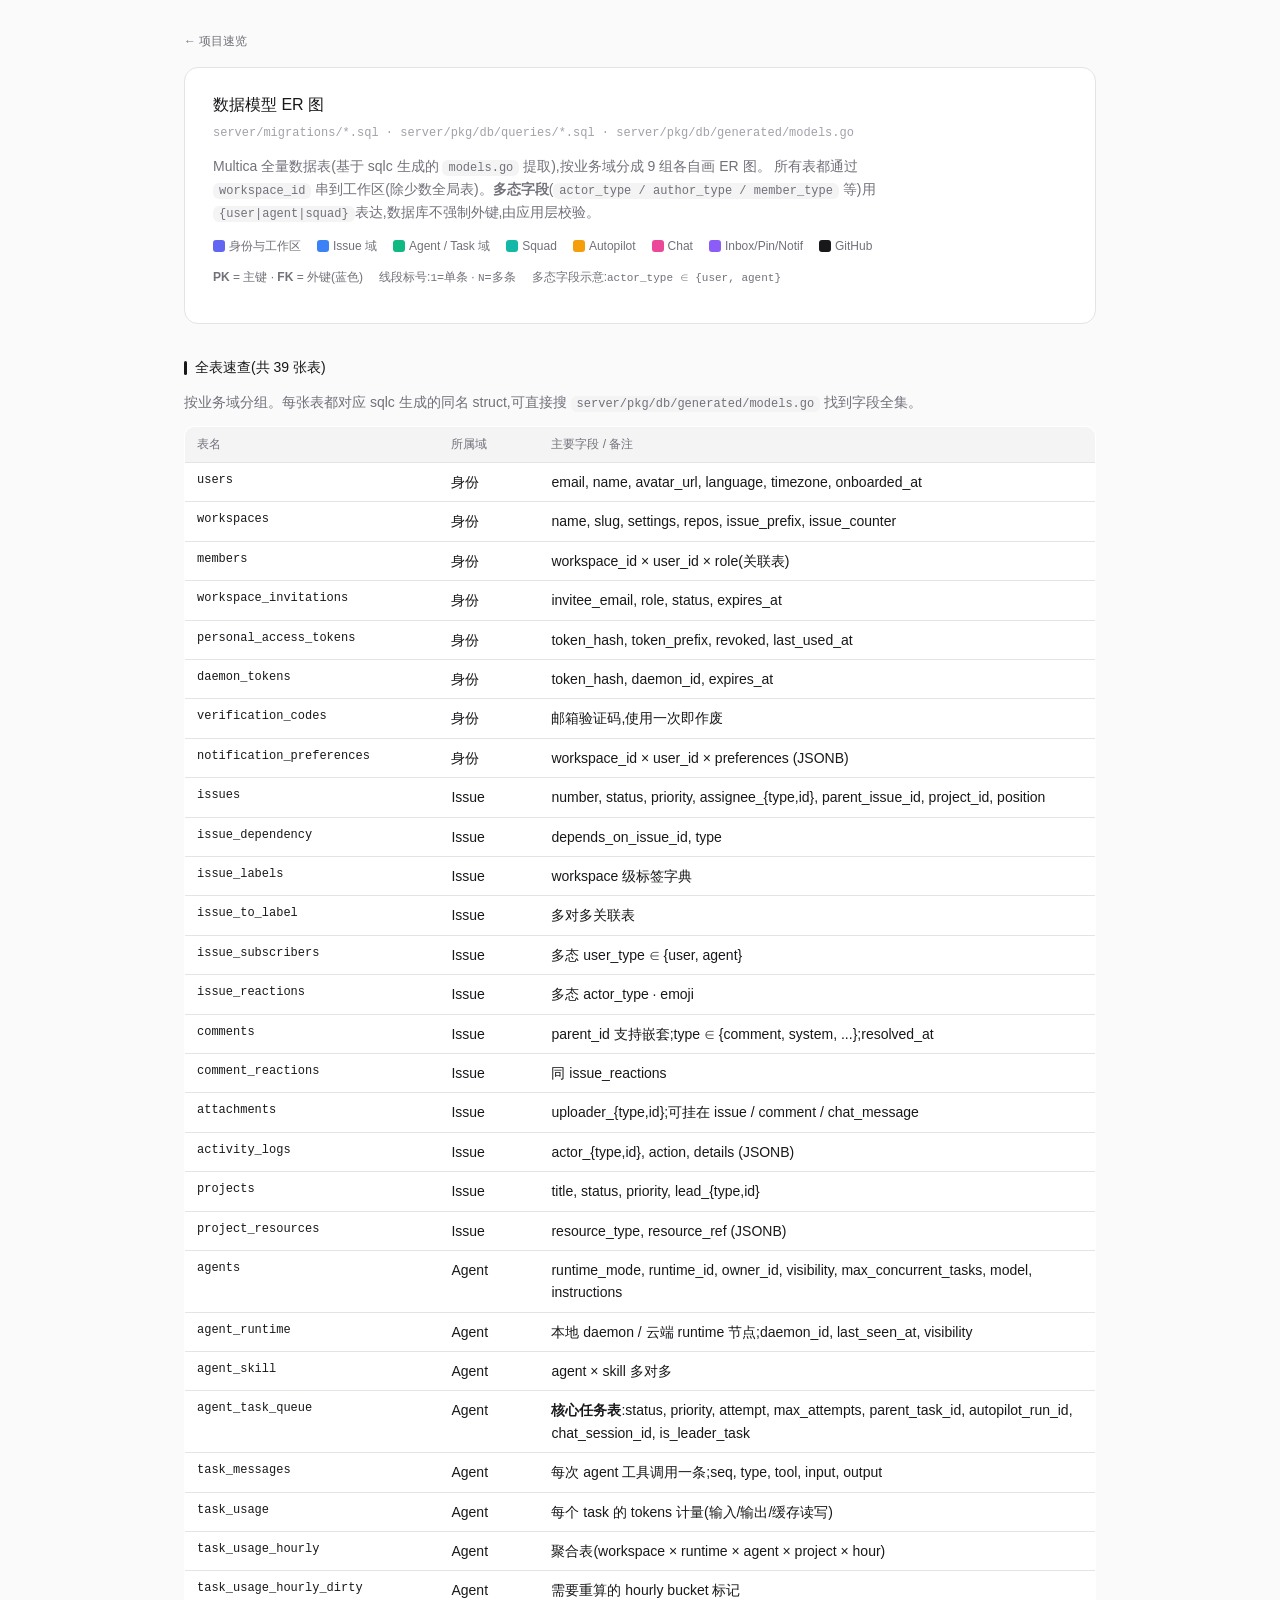
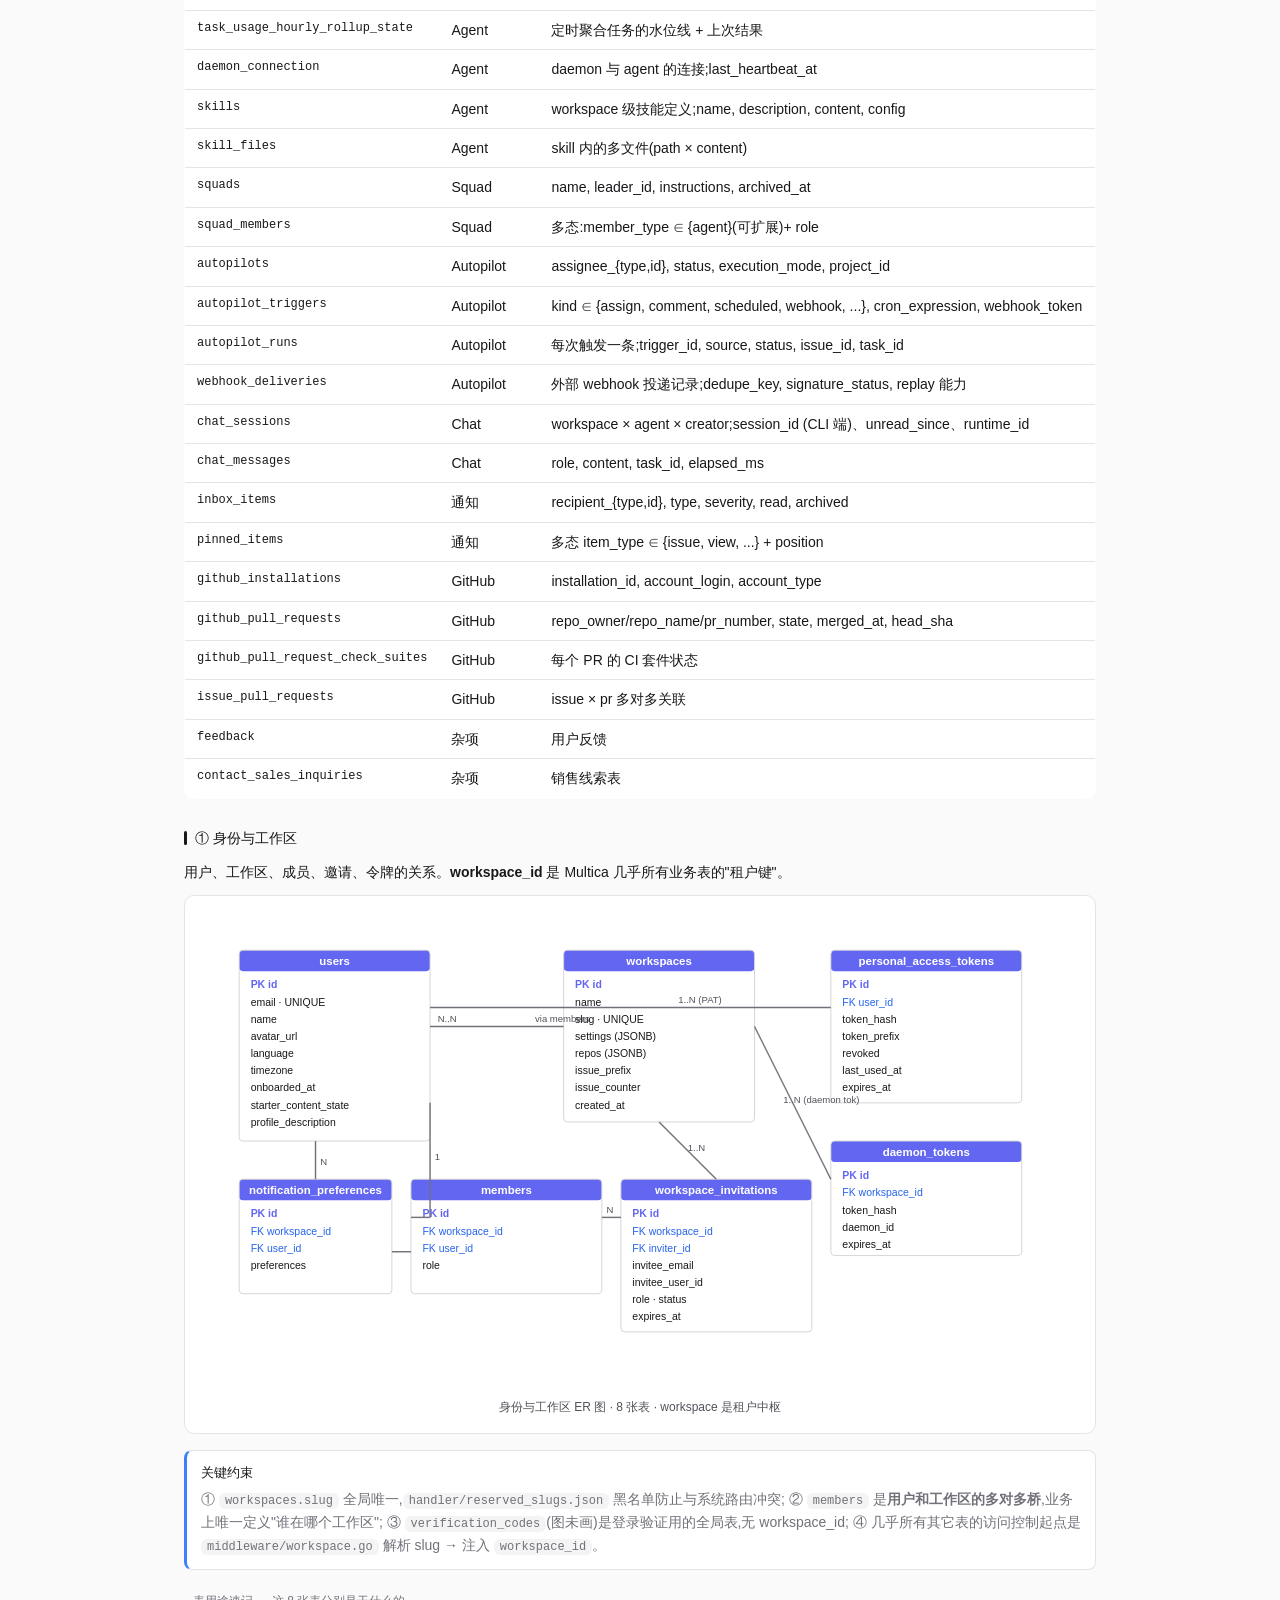
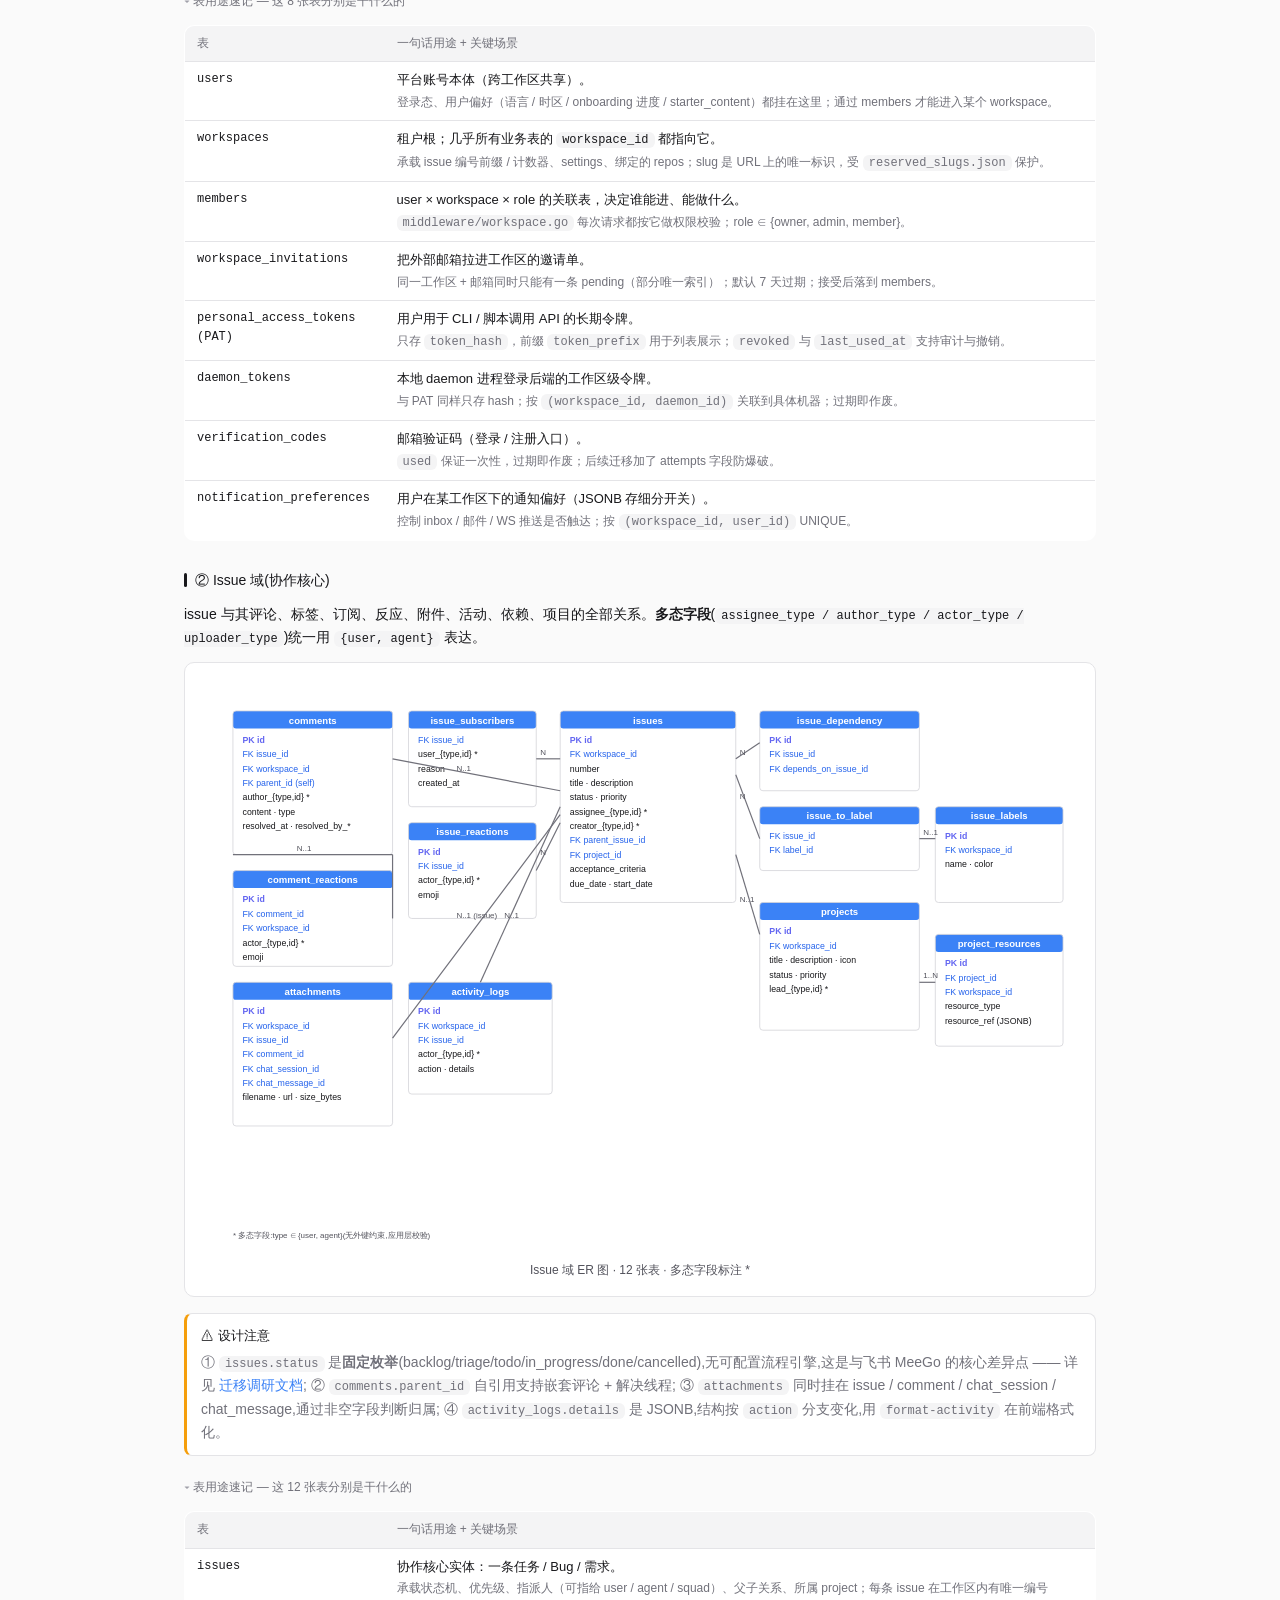
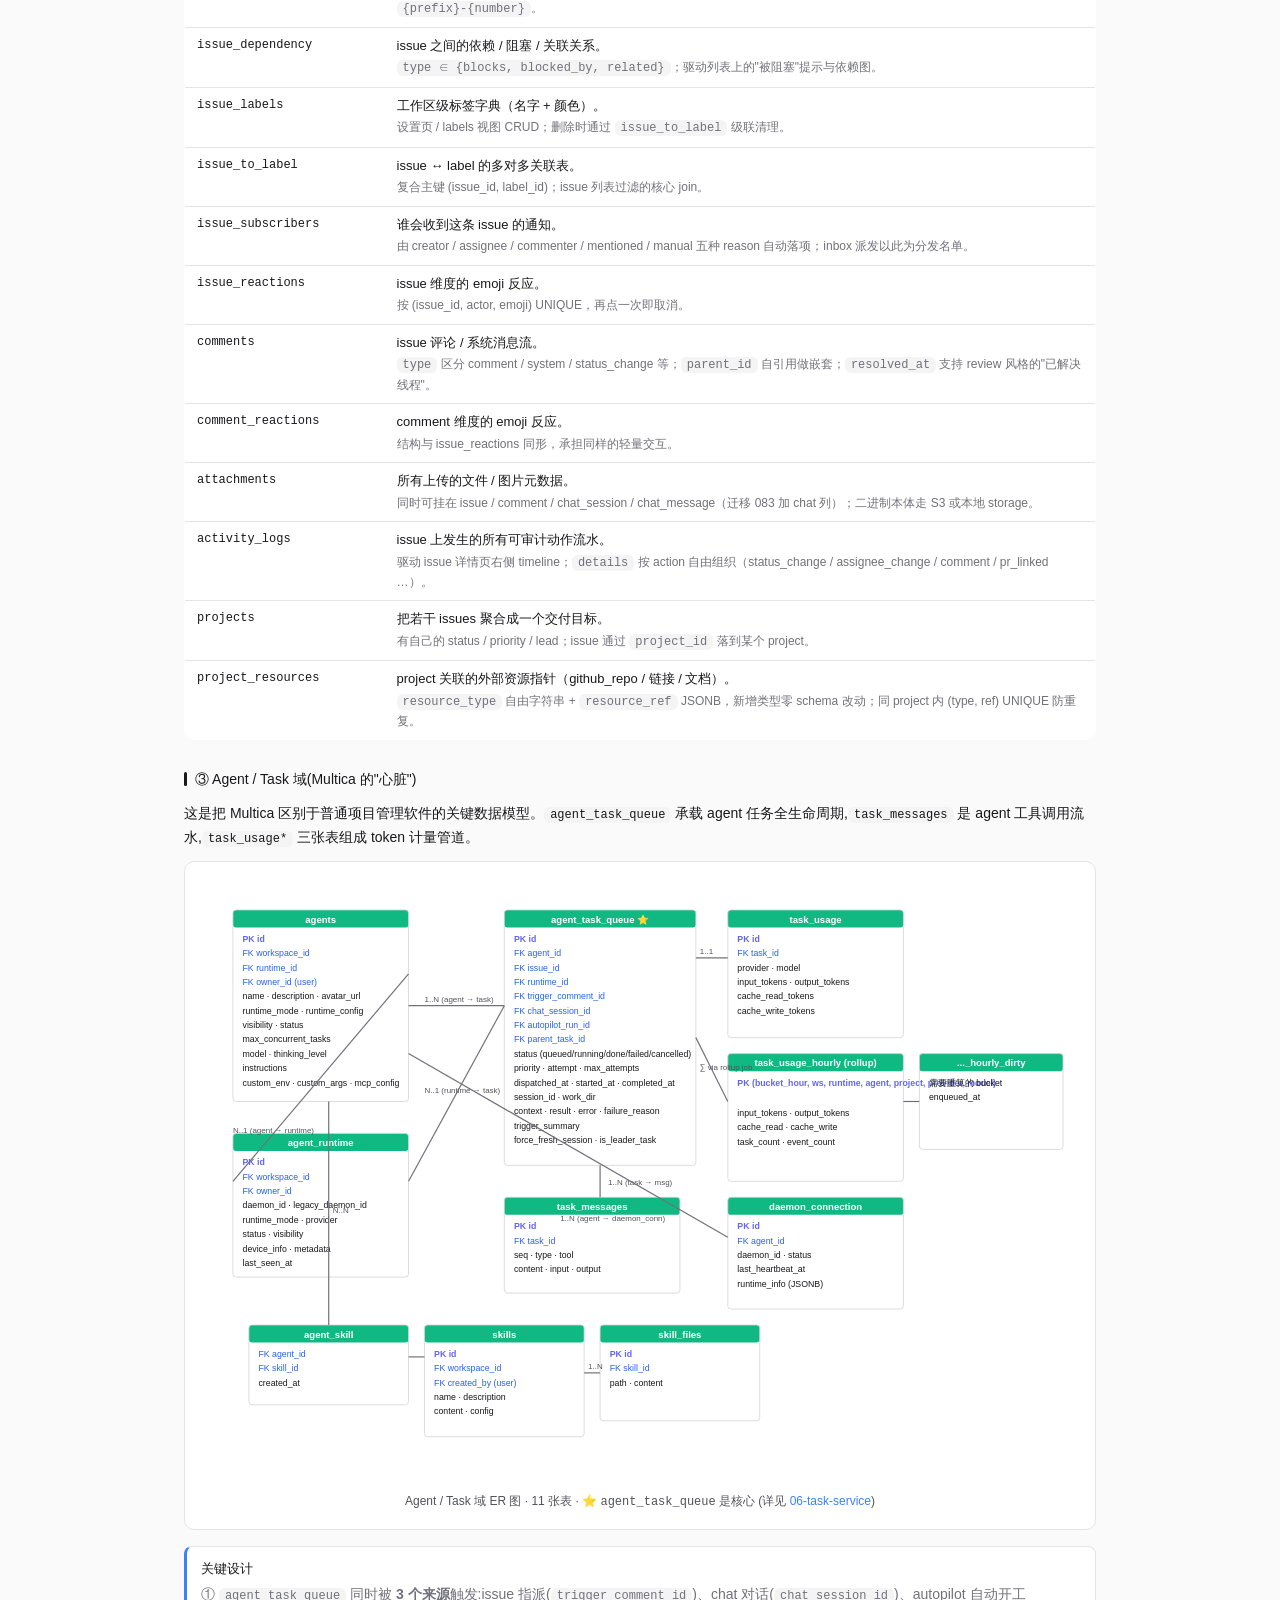
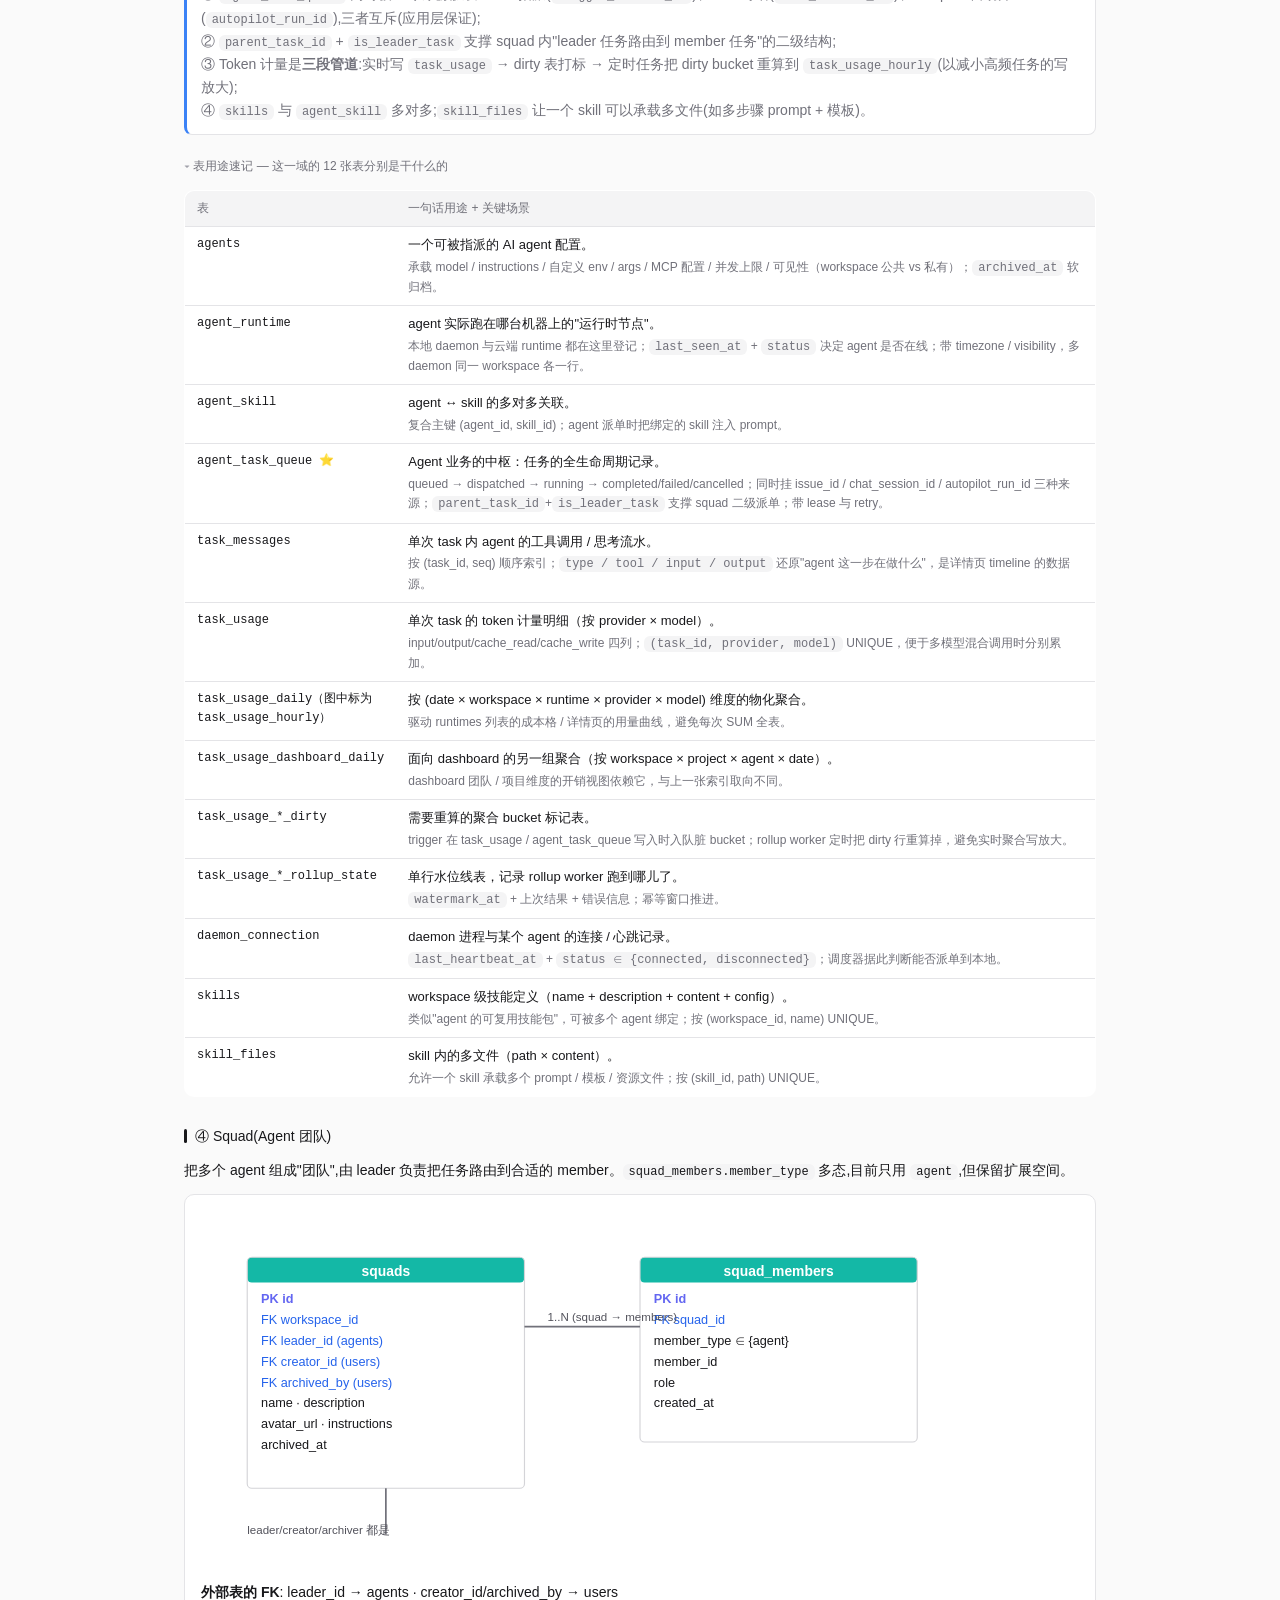
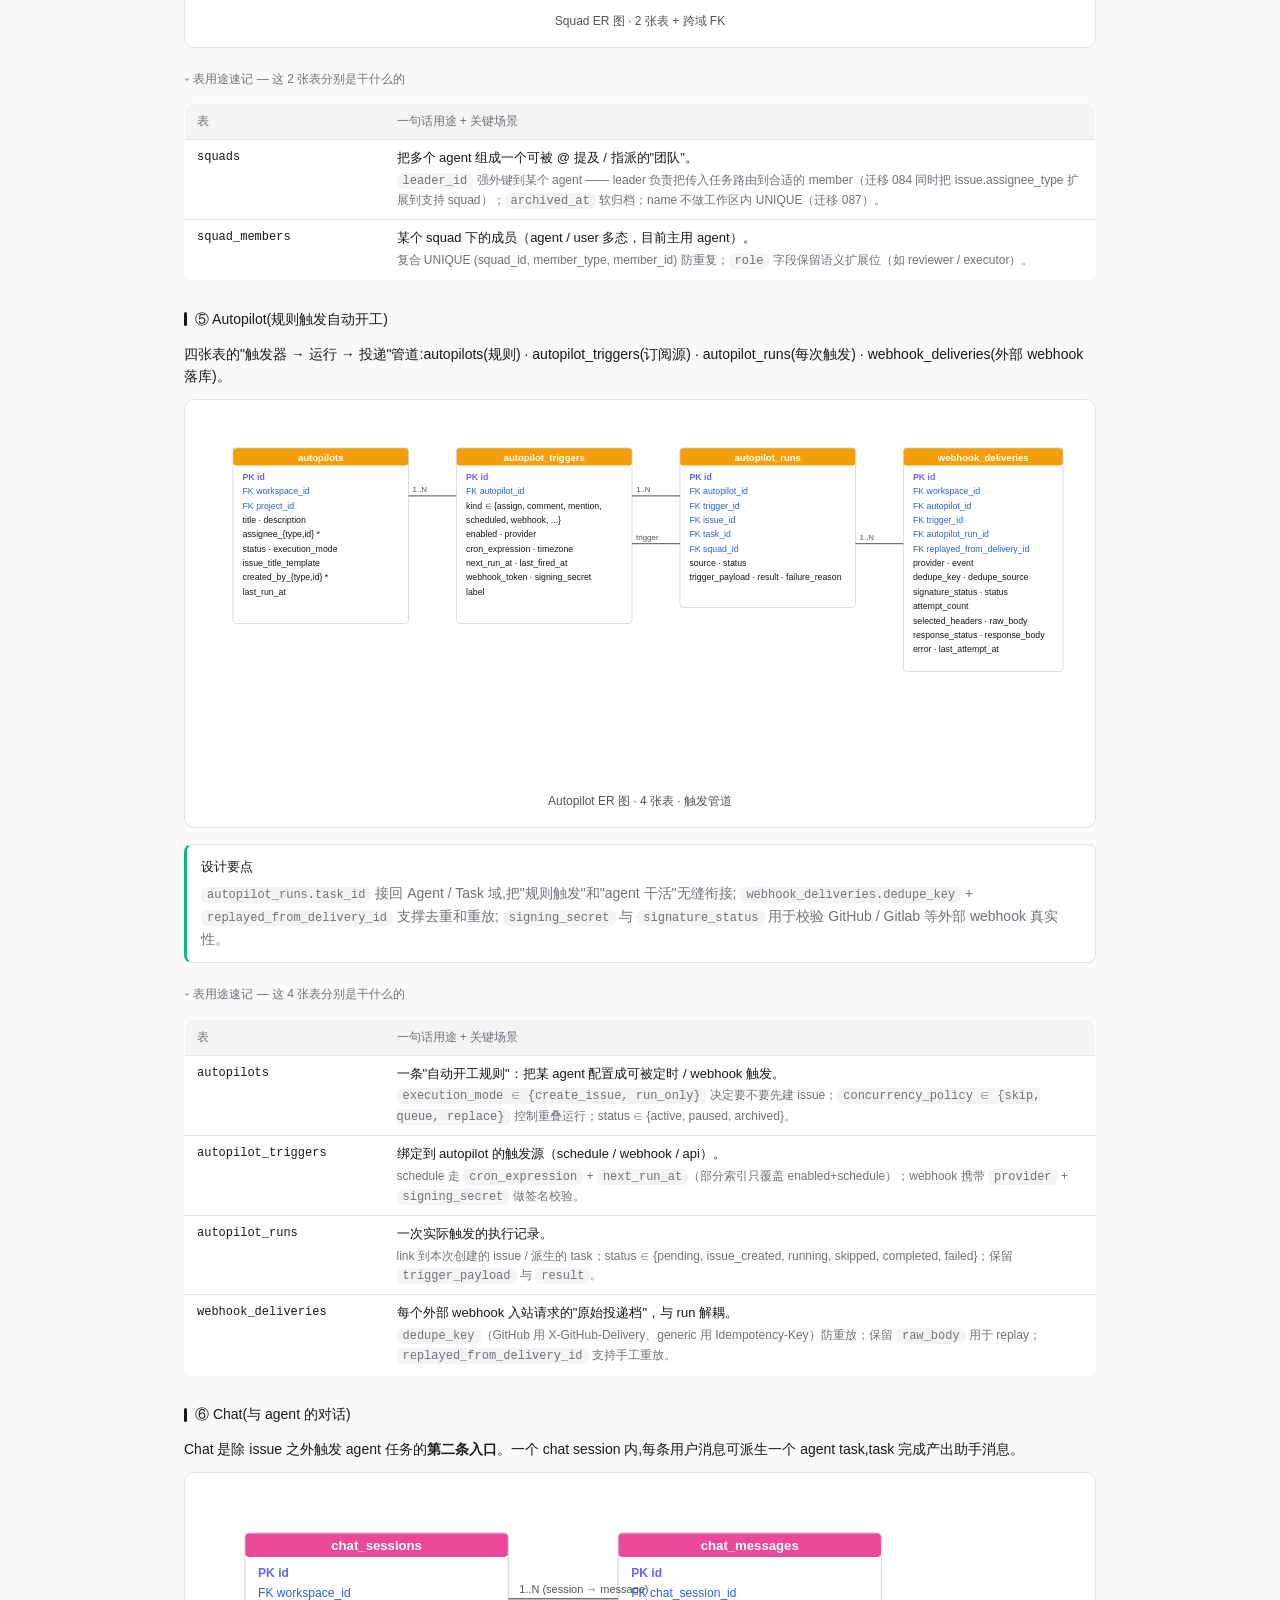
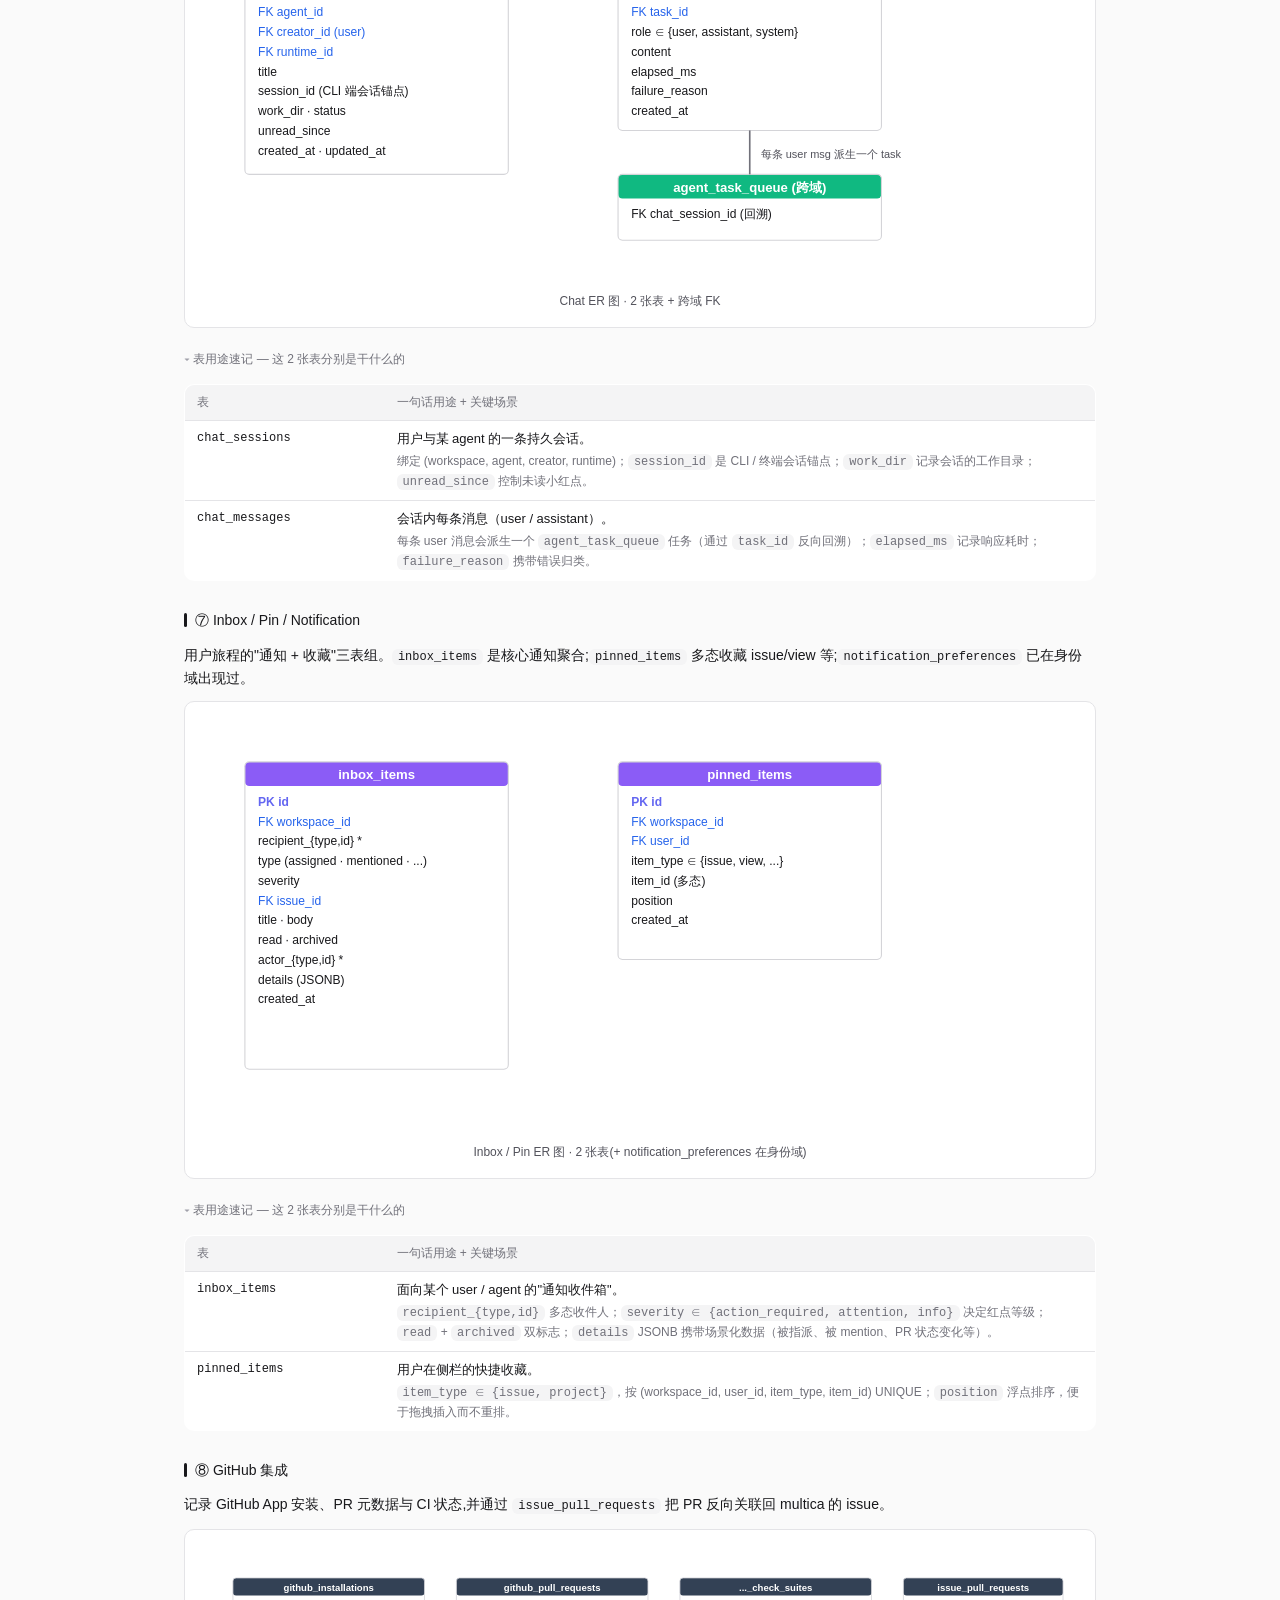
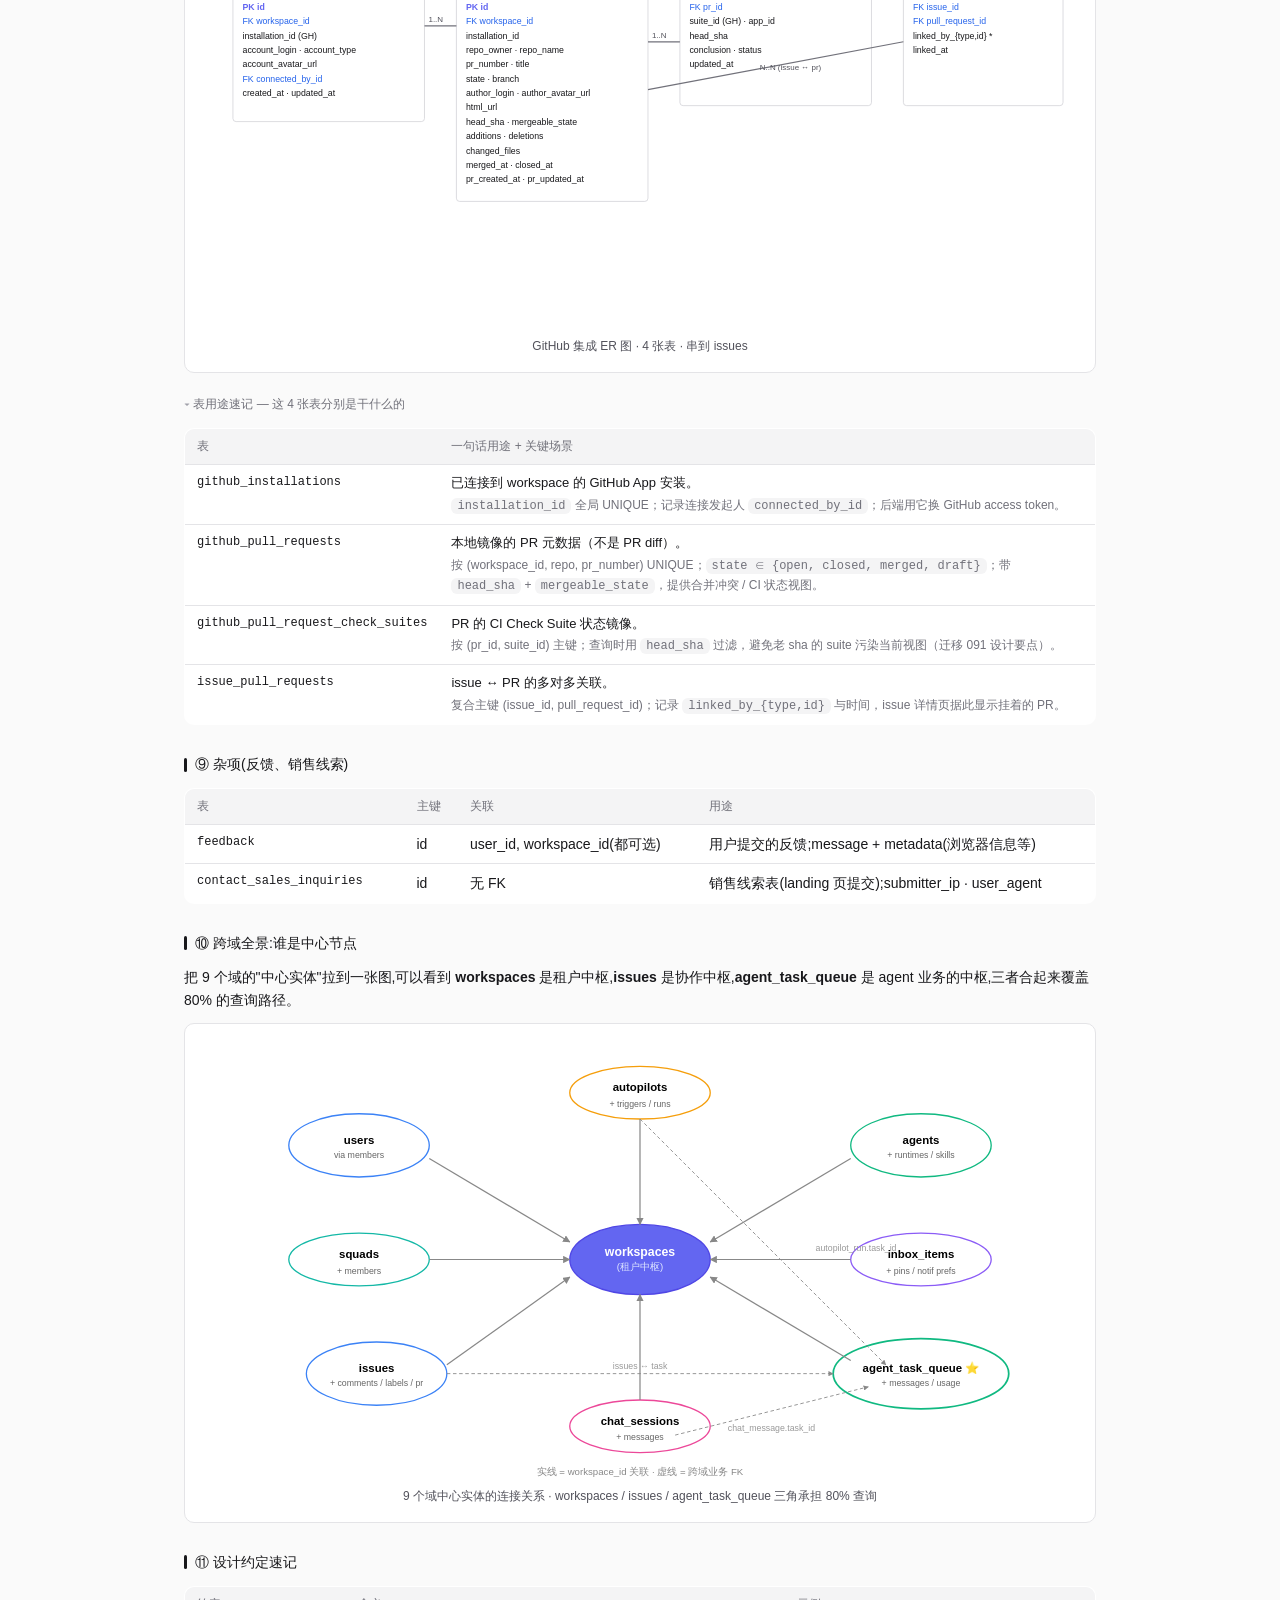
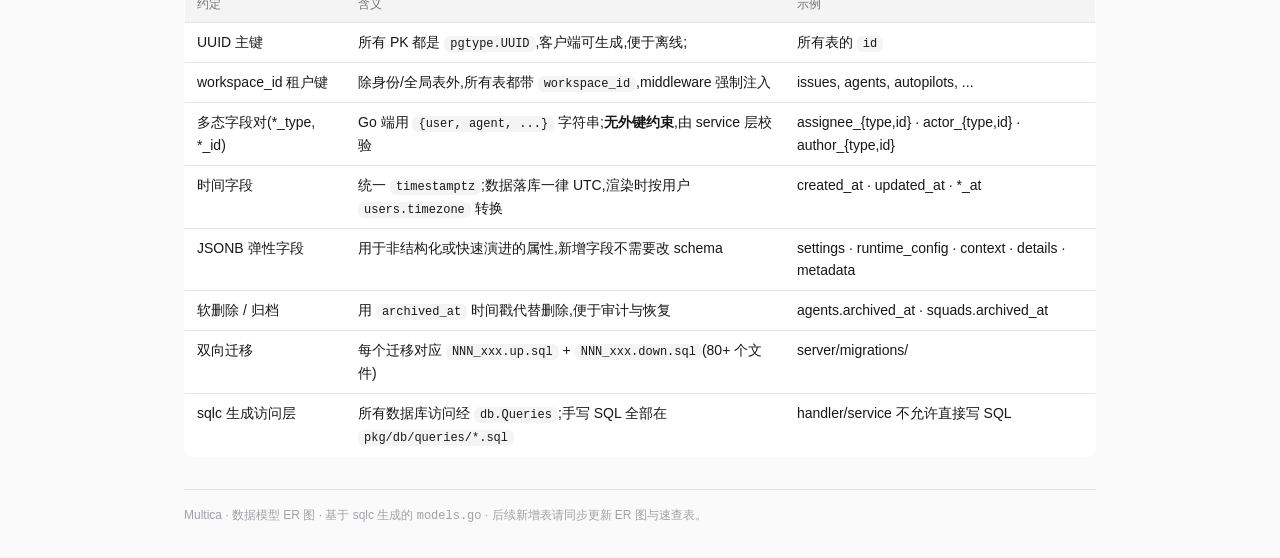
==== commit f7984fb6: "﻿﻿docs(faq): 新增 FAQ 站点并补充本轮问答沉淀 ER 图增强: - docs/er/index.html: 在 8 张 ER 图下方各加"表用途速记"折叠表，覆盖 38 张表，配合新增" ====
--- a/docs/er/index.html
+++ b/docs/er/index.html
@@ -64,6 +64,26 @@
   .ent-table th.col-table { width: 220px; }
   .ent-table th.col-tag { width: 100px; }
   .ent-table td.col-table { font-family: var(--font-mono); font-size: 12px; }
+
+  /* 每张 ER 图下方的"表用途速记"小表 */
+  .er-purpose { margin-top: 12px; }
+  .er-purpose summary {
+    cursor: pointer;
+    color: var(--fg-muted);
+    font-size: 12px;
+    padding: 6px 0;
+    user-select: none;
+    list-style: none;
+  }
+  .er-purpose summary::-webkit-details-marker { display: none; }
+  .er-purpose summary::before { content: "▸ "; color: var(--fg-subtle); }
+  .er-purpose[open] summary::before { content: "▾ "; }
+  .er-purpose summary:hover { color: var(--fg); }
+  .er-purpose table { margin-top: 8px; font-size: 13px; }
+  .er-purpose th.col-table { width: 200px; }
+  .er-purpose td.col-table { font-family: var(--font-mono); font-size: 12px; vertical-align: top; }
+  .er-purpose td.col-purpose { color: var(--fg); }
+  .er-purpose td.col-purpose .scene { color: var(--fg-muted); display: block; margin-top: 2px; font-size: 12px; }
 </style>
 </head>
 <body>
@@ -296,6 +316,22 @@
         ④ 几乎所有其它表的访问控制起点是 <code>middleware/workspace.go</code> 解析 slug → 注入 <code>workspace_id</code>。
       </p>
     </div>
+    <details class="er-purpose" open>
+      <summary>表用途速记 — 这 8 张表分别是干什么的</summary>
+      <table>
+        <thead><tr><th class="col-table">表</th><th class="col-purpose">一句话用途 + 关键场景</th></tr></thead>
+        <tbody>
+          <tr><td class="col-table">users</td><td class="col-purpose">平台账号本体（跨工作区共享）。<span class="scene">登录态、用户偏好（语言 / 时区 / onboarding 进度 / starter_content）都挂在这里；通过 members 才能进入某个 workspace。</span></td></tr>
+          <tr><td class="col-table">workspaces</td><td class="col-purpose">租户根；几乎所有业务表的 <code>workspace_id</code> 都指向它。<span class="scene">承载 issue 编号前缀 / 计数器、settings、绑定的 repos；slug 是 URL 上的唯一标识，受 <code>reserved_slugs.json</code> 保护。</span></td></tr>
+          <tr><td class="col-table">members</td><td class="col-purpose">user × workspace × role 的关联表，决定谁能进、能做什么。<span class="scene"><code>middleware/workspace.go</code> 每次请求都按它做权限校验；role ∈ {owner, admin, member}。</span></td></tr>
+          <tr><td class="col-table">workspace_invitations</td><td class="col-purpose">把外部邮箱拉进工作区的邀请单。<span class="scene">同一工作区 + 邮箱同时只能有一条 pending（部分唯一索引）；默认 7 天过期；接受后落到 members。</span></td></tr>
+          <tr><td class="col-table">personal_access_tokens (PAT)</td><td class="col-purpose">用户用于 CLI / 脚本调用 API 的长期令牌。<span class="scene">只存 <code>token_hash</code>，前缀 <code>token_prefix</code> 用于列表展示；<code>revoked</code> 与 <code>last_used_at</code> 支持审计与撤销。</span></td></tr>
+          <tr><td class="col-table">daemon_tokens</td><td class="col-purpose">本地 daemon 进程登录后端的工作区级令牌。<span class="scene">与 PAT 同样只存 hash；按 <code>(workspace_id, daemon_id)</code> 关联到具体机器；过期即作废。</span></td></tr>
+          <tr><td class="col-table">verification_codes</td><td class="col-purpose">邮箱验证码（登录 / 注册入口）。<span class="scene"><code>used</code> 保证一次性，过期即作废；后续迁移加了 attempts 字段防爆破。</span></td></tr>
+          <tr><td class="col-table">notification_preferences</td><td class="col-purpose">用户在某工作区下的通知偏好（JSONB 存细分开关）。<span class="scene">控制 inbox / 邮件 / WS 推送是否触达；按 <code>(workspace_id, user_id)</code> UNIQUE。</span></td></tr>
+        </tbody>
+      </table>
+    </details>
   </section>
 
   <!-- ========== ② Issue 域 ========== -->
@@ -488,6 +524,26 @@
         ④ <code>activity_logs.details</code> 是 JSONB,结构按 <code>action</code> 分支变化,用 <code>format-activity</code> 在前端格式化。
       </p>
     </div>
+    <details class="er-purpose" open>
+      <summary>表用途速记 — 这 12 张表分别是干什么的</summary>
+      <table>
+        <thead><tr><th class="col-table">表</th><th class="col-purpose">一句话用途 + 关键场景</th></tr></thead>
+        <tbody>
+          <tr><td class="col-table">issues</td><td class="col-purpose">协作核心实体：一条任务 / Bug / 需求。<span class="scene">承载状态机、优先级、指派人（可指给 user / agent / squad）、父子关系、所属 project；每条 issue 在工作区内有唯一编号 <code>{prefix}-{number}</code>。</span></td></tr>
+          <tr><td class="col-table">issue_dependency</td><td class="col-purpose">issue 之间的依赖 / 阻塞 / 关联关系。<span class="scene"><code>type ∈ {blocks, blocked_by, related}</code>；驱动列表上的"被阻塞"提示与依赖图。</span></td></tr>
+          <tr><td class="col-table">issue_labels</td><td class="col-purpose">工作区级标签字典（名字 + 颜色）。<span class="scene">设置页 / labels 视图 CRUD；删除时通过 <code>issue_to_label</code> 级联清理。</span></td></tr>
+          <tr><td class="col-table">issue_to_label</td><td class="col-purpose">issue ↔ label 的多对多关联表。<span class="scene">复合主键 (issue_id, label_id)；issue 列表过滤的核心 join。</span></td></tr>
+          <tr><td class="col-table">issue_subscribers</td><td class="col-purpose">谁会收到这条 issue 的通知。<span class="scene">由 creator / assignee / commenter / mentioned / manual 五种 reason 自动落项；inbox 派发以此为分发名单。</span></td></tr>
+          <tr><td class="col-table">issue_reactions</td><td class="col-purpose">issue 维度的 emoji 反应。<span class="scene">按 (issue_id, actor, emoji) UNIQUE，再点一次即取消。</span></td></tr>
+          <tr><td class="col-table">comments</td><td class="col-purpose">issue 评论 / 系统消息流。<span class="scene"><code>type</code> 区分 comment / system / status_change 等；<code>parent_id</code> 自引用做嵌套；<code>resolved_at</code> 支持 review 风格的"已解决线程"。</span></td></tr>
+          <tr><td class="col-table">comment_reactions</td><td class="col-purpose">comment 维度的 emoji 反应。<span class="scene">结构与 issue_reactions 同形，承担同样的轻量交互。</span></td></tr>
+          <tr><td class="col-table">attachments</td><td class="col-purpose">所有上传的文件 / 图片元数据。<span class="scene">同时可挂在 issue / comment / chat_session / chat_message（迁移 083 加 chat 列）；二进制本体走 S3 或本地 storage。</span></td></tr>
+          <tr><td class="col-table">activity_logs</td><td class="col-purpose">issue 上发生的所有可审计动作流水。<span class="scene">驱动 issue 详情页右侧 timeline；<code>details</code> 按 action 自由组织（status_change / assignee_change / comment / pr_linked …）。</span></td></tr>
+          <tr><td class="col-table">projects</td><td class="col-purpose">把若干 issues 聚合成一个交付目标。<span class="scene">有自己的 status / priority / lead；issue 通过 <code>project_id</code> 落到某个 project。</span></td></tr>
+          <tr><td class="col-table">project_resources</td><td class="col-purpose">project 关联的外部资源指针（github_repo / 链接 / 文档）。<span class="scene"><code>resource_type</code> 自由字符串 + <code>resource_ref</code> JSONB，新增类型零 schema 改动；同 project 内 (type, ref) UNIQUE 防重复。</span></td></tr>
+        </tbody>
+      </table>
+    </details>
   </section>
 
   <!-- ========== ③ Agent / Task 域 ========== -->
@@ -676,6 +732,27 @@
         ④ <code>skills</code> 与 <code>agent_skill</code> 多对多;<code>skill_files</code> 让一个 skill 可以承载多文件(如多步骤 prompt + 模板)。
       </p>
     </div>
+    <details class="er-purpose" open>
+      <summary>表用途速记 — 这一域的 12 张表分别是干什么的</summary>
+      <table>
+        <thead><tr><th class="col-table">表</th><th class="col-purpose">一句话用途 + 关键场景</th></tr></thead>
+        <tbody>
+          <tr><td class="col-table">agents</td><td class="col-purpose">一个可被指派的 AI agent 配置。<span class="scene">承载 model / instructions / 自定义 env / args / MCP 配置 / 并发上限 / 可见性（workspace 公共 vs 私有）；<code>archived_at</code> 软归档。</span></td></tr>
+          <tr><td class="col-table">agent_runtime</td><td class="col-purpose">agent 实际跑在哪台机器上的"运行时节点"。<span class="scene">本地 daemon 与云端 runtime 都在这里登记；<code>last_seen_at</code> + <code>status</code> 决定 agent 是否在线；带 timezone / visibility，多 daemon 同一 workspace 各一行。</span></td></tr>
+          <tr><td class="col-table">agent_skill</td><td class="col-purpose">agent ↔ skill 的多对多关联。<span class="scene">复合主键 (agent_id, skill_id)；agent 派单时把绑定的 skill 注入 prompt。</span></td></tr>
+          <tr><td class="col-table">agent_task_queue ⭐</td><td class="col-purpose">Agent 业务的中枢：任务的全生命周期记录。<span class="scene">queued → dispatched → running → completed/failed/cancelled；同时挂 issue_id / chat_session_id / autopilot_run_id 三种来源；<code>parent_task_id</code>+<code>is_leader_task</code> 支撑 squad 二级派单；带 lease 与 retry。</span></td></tr>
+          <tr><td class="col-table">task_messages</td><td class="col-purpose">单次 task 内 agent 的工具调用 / 思考流水。<span class="scene">按 (task_id, seq) 顺序索引；<code>type / tool / input / output</code> 还原"agent 这一步在做什么"，是详情页 timeline 的数据源。</span></td></tr>
+          <tr><td class="col-table">task_usage</td><td class="col-purpose">单次 task 的 token 计量明细（按 provider × model）。<span class="scene">input/output/cache_read/cache_write 四列；<code>(task_id, provider, model)</code> UNIQUE，便于多模型混合调用时分别累加。</span></td></tr>
+          <tr><td class="col-table">task_usage_daily<span class="scene">（图中标为 task_usage_hourly）</span></td><td class="col-purpose">按 (date × workspace × runtime × provider × model) 维度的物化聚合。<span class="scene">驱动 runtimes 列表的成本格 / 详情页的用量曲线，避免每次 SUM 全表。</span></td></tr>
+          <tr><td class="col-table">task_usage_dashboard_daily</td><td class="col-purpose">面向 dashboard 的另一组聚合（按 workspace × project × agent × date）。<span class="scene">dashboard 团队 / 项目维度的开销视图依赖它，与上一张索引取向不同。</span></td></tr>
+          <tr><td class="col-table">task_usage_*_dirty</td><td class="col-purpose">需要重算的聚合 bucket 标记表。<span class="scene">trigger 在 task_usage / agent_task_queue 写入时入队脏 bucket；rollup worker 定时把 dirty 行重算掉，避免实时聚合写放大。</span></td></tr>
+          <tr><td class="col-table">task_usage_*_rollup_state</td><td class="col-purpose">单行水位线表，记录 rollup worker 跑到哪儿了。<span class="scene"><code>watermark_at</code> + 上次结果 + 错误信息；幂等窗口推进。</span></td></tr>
+          <tr><td class="col-table">daemon_connection</td><td class="col-purpose">daemon 进程与某个 agent 的连接 / 心跳记录。<span class="scene"><code>last_heartbeat_at</code> + <code>status ∈ {connected, disconnected}</code>；调度器据此判断能否派单到本地。</span></td></tr>
+          <tr><td class="col-table">skills</td><td class="col-purpose">workspace 级技能定义（name + description + content + config）。<span class="scene">类似"agent 的可复用技能包"，可被多个 agent 绑定；按 (workspace_id, name) UNIQUE。</span></td></tr>
+          <tr><td class="col-table">skill_files</td><td class="col-purpose">skill 内的多文件（path × content）。<span class="scene">允许一个 skill 承载多个 prompt / 模板 / 资源文件；按 (skill_id, path) UNIQUE。</span></td></tr>
+        </tbody>
+      </table>
+    </details>
   </section>
 
   <!-- ========== ④ Squad ========== -->
@@ -716,6 +793,16 @@
       </svg>
       <figcaption>Squad ER 图 · 2 张表 + 跨域 FK</figcaption>
     </div>
+    <details class="er-purpose" open>
+      <summary>表用途速记 — 这 2 张表分别是干什么的</summary>
+      <table>
+        <thead><tr><th class="col-table">表</th><th class="col-purpose">一句话用途 + 关键场景</th></tr></thead>
+        <tbody>
+          <tr><td class="col-table">squads</td><td class="col-purpose">把多个 agent 组成一个可被 @ 提及 / 指派的"团队"。<span class="scene"><code>leader_id</code> 强外键到某个 agent —— leader 负责把传入任务路由到合适的 member（迁移 084 同时把 issue.assignee_type 扩展到支持 squad）；<code>archived_at</code> 软归档；name 不做工作区内 UNIQUE（迁移 087）。</span></td></tr>
+          <tr><td class="col-table">squad_members</td><td class="col-purpose">某个 squad 下的成员（agent / user 多态，目前主用 agent）。<span class="scene">复合 UNIQUE (squad_id, member_type, member_id) 防重复；<code>role</code> 字段保留语义扩展位（如 reviewer / executor）。</span></td></tr>
+        </tbody>
+      </table>
+    </details>
   </section>
 
   <!-- ========== ⑤ Autopilot ========== -->
@@ -803,6 +890,18 @@
         <code>signing_secret</code> 与 <code>signature_status</code> 用于校验 GitHub / Gitlab 等外部 webhook 真实性。
       </p>
     </div>
+    <details class="er-purpose" open>
+      <summary>表用途速记 — 这 4 张表分别是干什么的</summary>
+      <table>
+        <thead><tr><th class="col-table">表</th><th class="col-purpose">一句话用途 + 关键场景</th></tr></thead>
+        <tbody>
+          <tr><td class="col-table">autopilots</td><td class="col-purpose">一条"自动开工规则"：把某 agent 配置成可被定时 / webhook 触发。<span class="scene"><code>execution_mode ∈ {create_issue, run_only}</code> 决定要不要先建 issue；<code>concurrency_policy ∈ {skip, queue, replace}</code> 控制重叠运行；status ∈ {active, paused, archived}。</span></td></tr>
+          <tr><td class="col-table">autopilot_triggers</td><td class="col-purpose">绑定到 autopilot 的触发源（schedule / webhook / api）。<span class="scene">schedule 走 <code>cron_expression</code> + <code>next_run_at</code>（部分索引只覆盖 enabled+schedule）；webhook 携带 <code>provider</code> + <code>signing_secret</code> 做签名校验。</span></td></tr>
+          <tr><td class="col-table">autopilot_runs</td><td class="col-purpose">一次实际触发的执行记录。<span class="scene">link 到本次创建的 issue / 派生的 task；status ∈ {pending, issue_created, running, skipped, completed, failed}；保留 <code>trigger_payload</code> 与 <code>result</code>。</span></td></tr>
+          <tr><td class="col-table">webhook_deliveries</td><td class="col-purpose">每个外部 webhook 入站请求的"原始投递档"，与 run 解耦。<span class="scene"><code>dedupe_key</code>（GitHub 用 X-GitHub-Delivery、generic 用 Idempotency-Key）防重放；保留 <code>raw_body</code> 用于 replay；<code>replayed_from_delivery_id</code> 支持手工重放。</span></td></tr>
+        </tbody>
+      </table>
+    </details>
   </section>
 
   <!-- ========== ⑥ Chat ========== -->
@@ -853,6 +952,16 @@
       </svg>
       <figcaption>Chat ER 图 · 2 张表 + 跨域 FK</figcaption>
     </div>
+    <details class="er-purpose" open>
+      <summary>表用途速记 — 这 2 张表分别是干什么的</summary>
+      <table>
+        <thead><tr><th class="col-table">表</th><th class="col-purpose">一句话用途 + 关键场景</th></tr></thead>
+        <tbody>
+          <tr><td class="col-table">chat_sessions</td><td class="col-purpose">用户与某 agent 的一条持久会话。<span class="scene">绑定 (workspace, agent, creator, runtime)；<code>session_id</code> 是 CLI / 终端会话锚点；<code>work_dir</code> 记录会话的工作目录；<code>unread_since</code> 控制未读小红点。</span></td></tr>
+          <tr><td class="col-table">chat_messages</td><td class="col-purpose">会话内每条消息（user / assistant）。<span class="scene">每条 user 消息会派生一个 <code>agent_task_queue</code> 任务（通过 <code>task_id</code> 反向回溯）；<code>elapsed_ms</code> 记录响应耗时；<code>failure_reason</code> 携带错误归类。</span></td></tr>
+        </tbody>
+      </table>
+    </details>
   </section>
 
   <!-- ========== ⑦ Inbox / Pin / Notification ========== -->
@@ -892,6 +1001,16 @@
       </svg>
       <figcaption>Inbox / Pin ER 图 · 2 张表(+ notification_preferences 在身份域)</figcaption>
     </div>
+    <details class="er-purpose" open>
+      <summary>表用途速记 — 这 2 张表分别是干什么的</summary>
+      <table>
+        <thead><tr><th class="col-table">表</th><th class="col-purpose">一句话用途 + 关键场景</th></tr></thead>
+        <tbody>
+          <tr><td class="col-table">inbox_items</td><td class="col-purpose">面向某个 user / agent 的"通知收件箱"。<span class="scene"><code>recipient_{type,id}</code> 多态收件人；<code>severity ∈ {action_required, attention, info}</code> 决定红点等级；<code>read</code> + <code>archived</code> 双标志；<code>details</code> JSONB 携带场景化数据（被指派、被 mention、PR 状态变化等）。</span></td></tr>
+          <tr><td class="col-table">pinned_items</td><td class="col-purpose">用户在侧栏的快捷收藏。<span class="scene"><code>item_type ∈ {issue, project}</code>，按 (workspace_id, user_id, item_type, item_id) UNIQUE；<code>position</code> 浮点排序，便于拖拽插入而不重排。</span></td></tr>
+        </tbody>
+      </table>
+    </details>
   </section>
 
   <!-- ========== ⑧ GitHub ========== -->
@@ -959,6 +1078,18 @@
       </svg>
       <figcaption>GitHub 集成 ER 图 · 4 张表 · 串到 issues</figcaption>
     </div>
+    <details class="er-purpose" open>
+      <summary>表用途速记 — 这 4 张表分别是干什么的</summary>
+      <table>
+        <thead><tr><th class="col-table">表</th><th class="col-purpose">一句话用途 + 关键场景</th></tr></thead>
+        <tbody>
+          <tr><td class="col-table">github_installations</td><td class="col-purpose">已连接到 workspace 的 GitHub App 安装。<span class="scene"><code>installation_id</code> 全局 UNIQUE；记录连接发起人 <code>connected_by_id</code>；后端用它换 GitHub access token。</span></td></tr>
+          <tr><td class="col-table">github_pull_requests</td><td class="col-purpose">本地镜像的 PR 元数据（不是 PR diff）。<span class="scene">按 (workspace_id, repo, pr_number) UNIQUE；<code>state ∈ {open, closed, merged, draft}</code>；带 <code>head_sha</code> + <code>mergeable_state</code>，提供合并冲突 / CI 状态视图。</span></td></tr>
+          <tr><td class="col-table">github_pull_request_check_suites</td><td class="col-purpose">PR 的 CI Check Suite 状态镜像。<span class="scene">按 (pr_id, suite_id) 主键；查询时用 <code>head_sha</code> 过滤，避免老 sha 的 suite 污染当前视图（迁移 091 设计要点）。</span></td></tr>
+          <tr><td class="col-table">issue_pull_requests</td><td class="col-purpose">issue ↔ PR 的多对多关联。<span class="scene">复合主键 (issue_id, pull_request_id)；记录 <code>linked_by_{type,id}</code> 与时间，issue 详情页据此显示挂着的 PR。</span></td></tr>
+        </tbody>
+      </table>
+    </details>
   </section>
 
   <!-- ========== ⑨ 杂项 ========== -->
